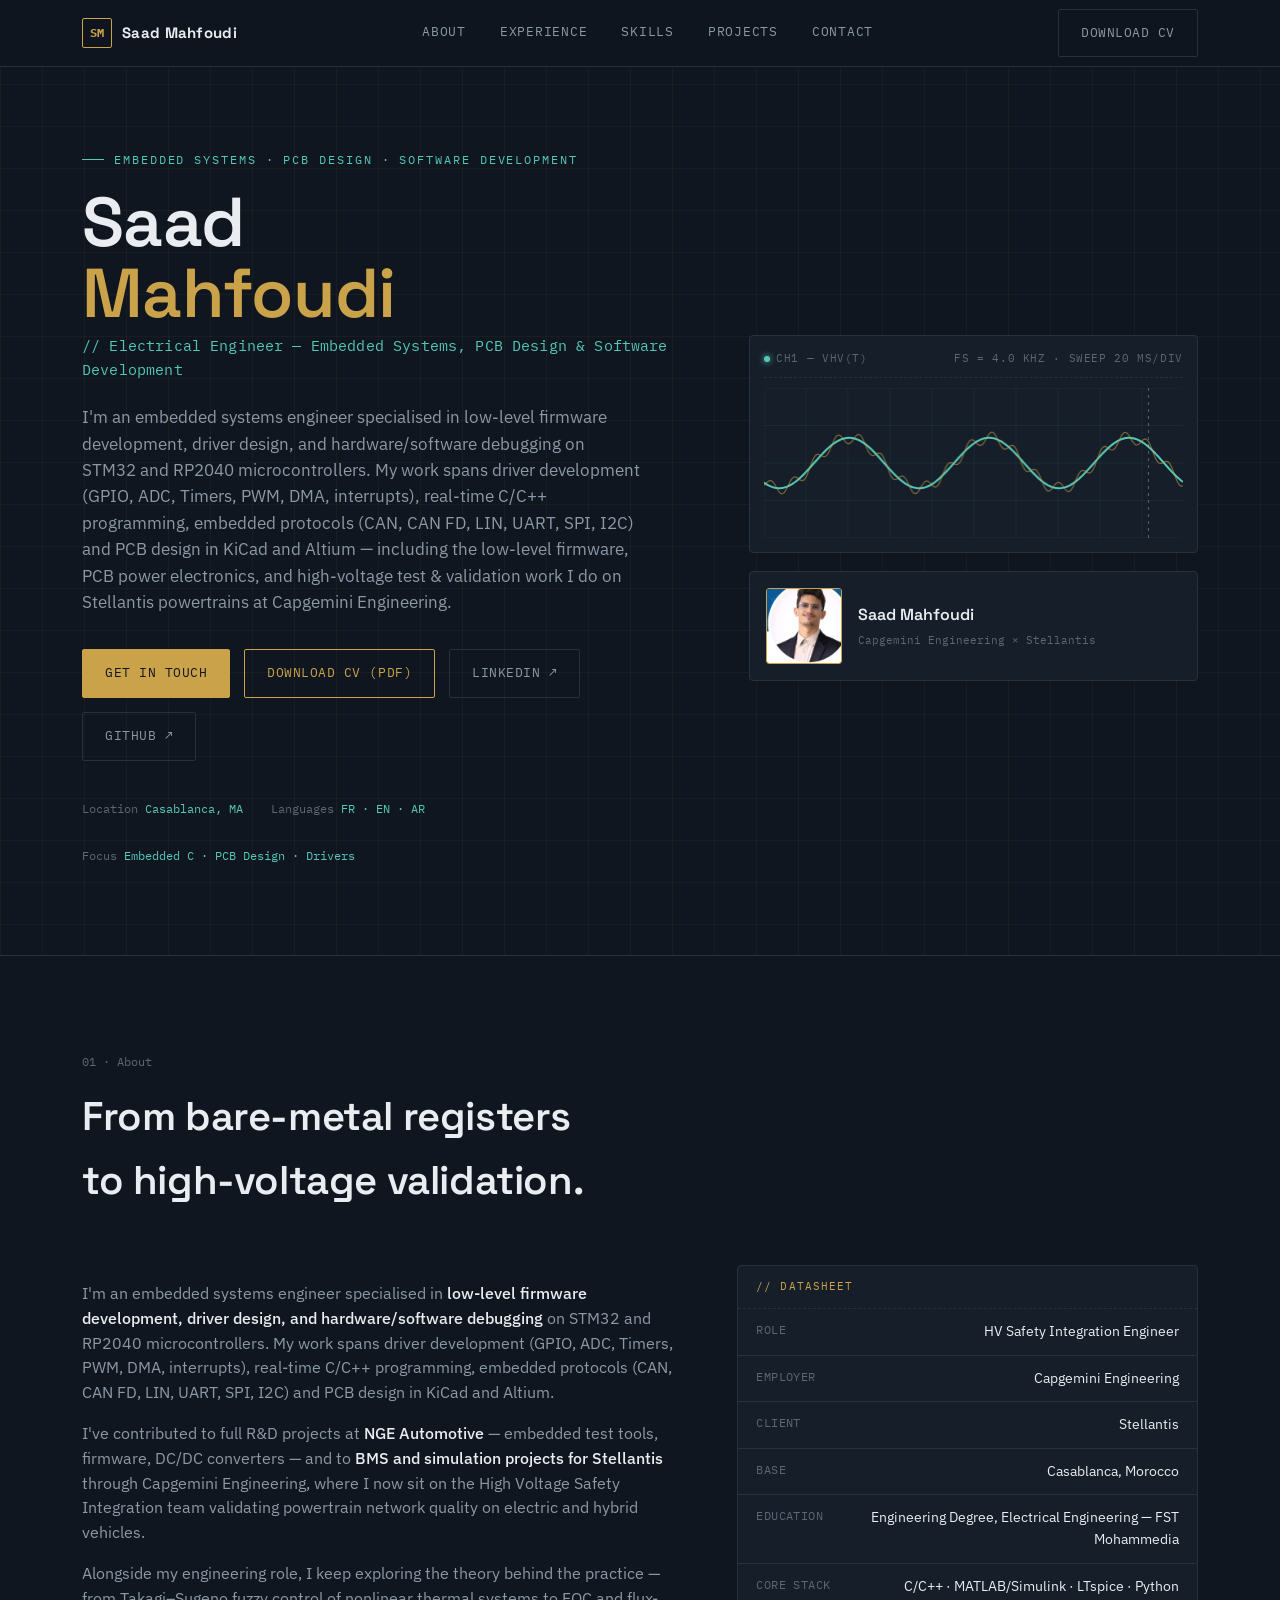
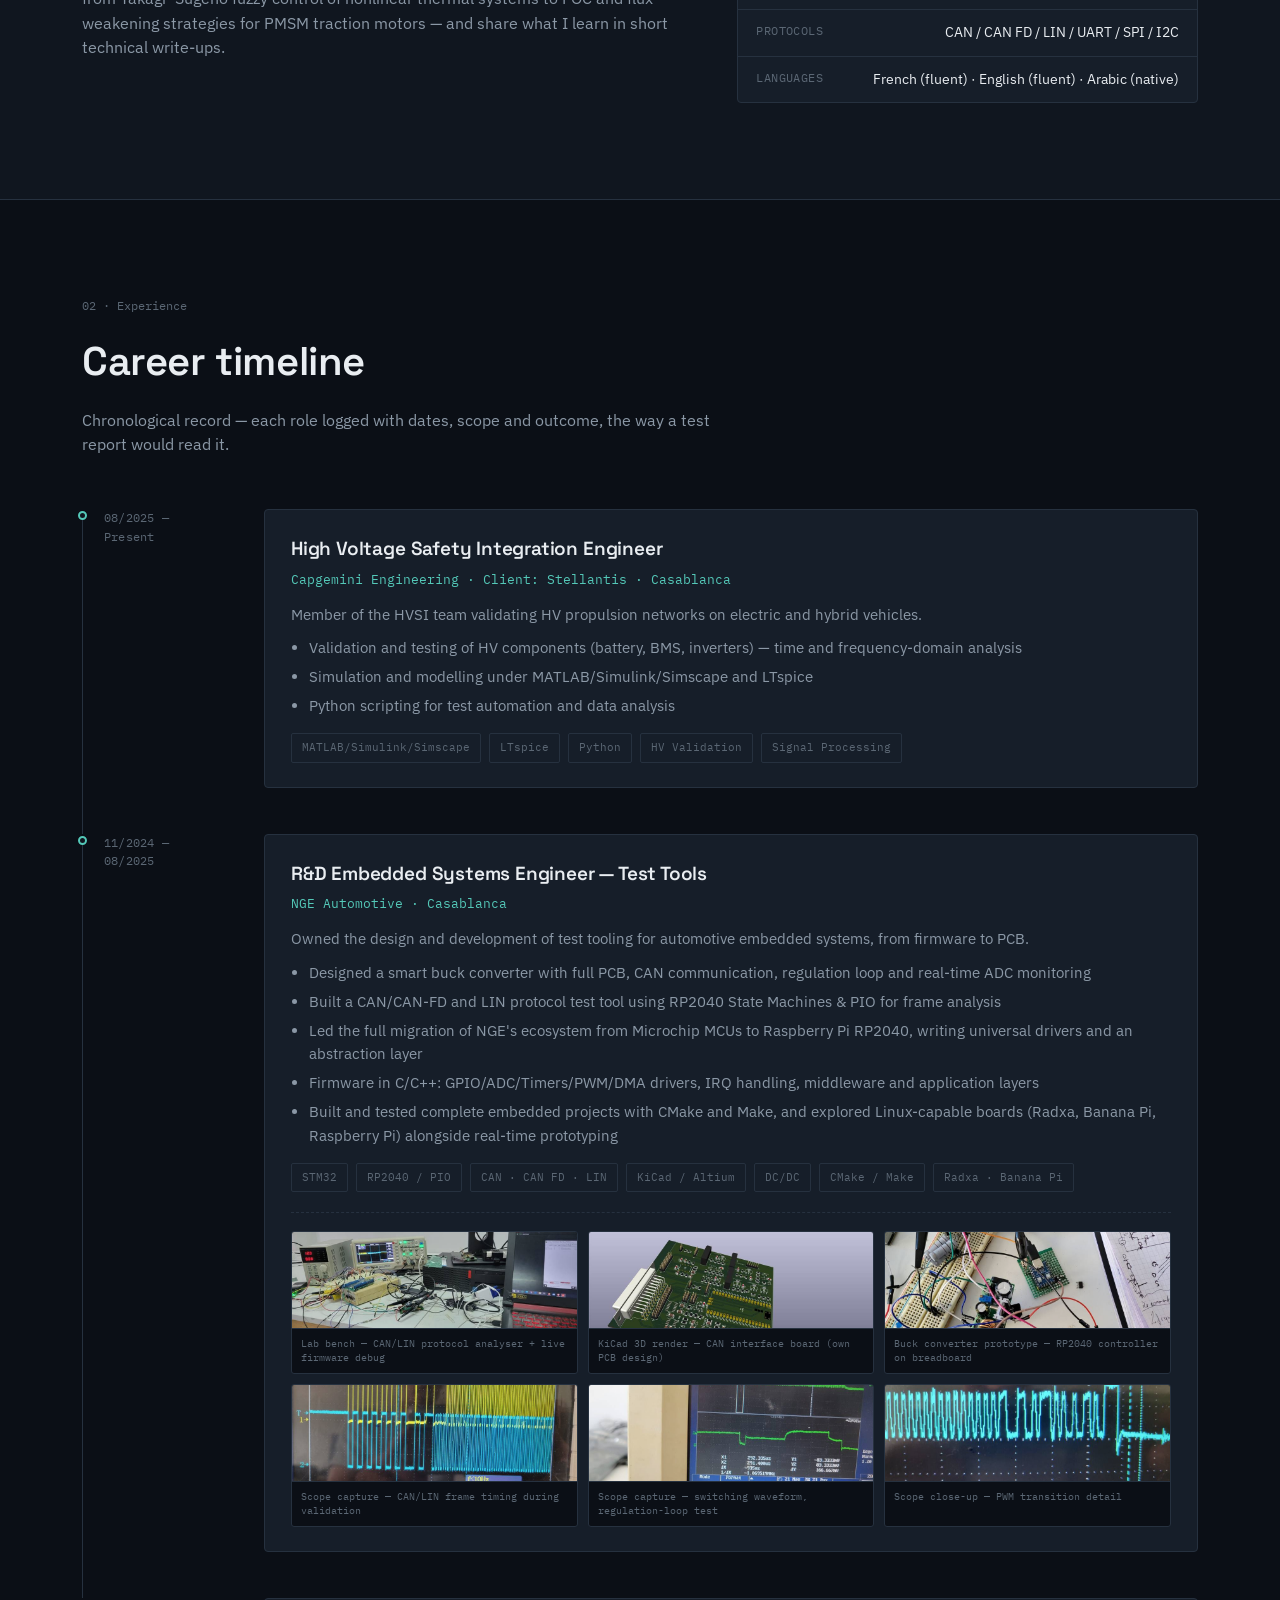
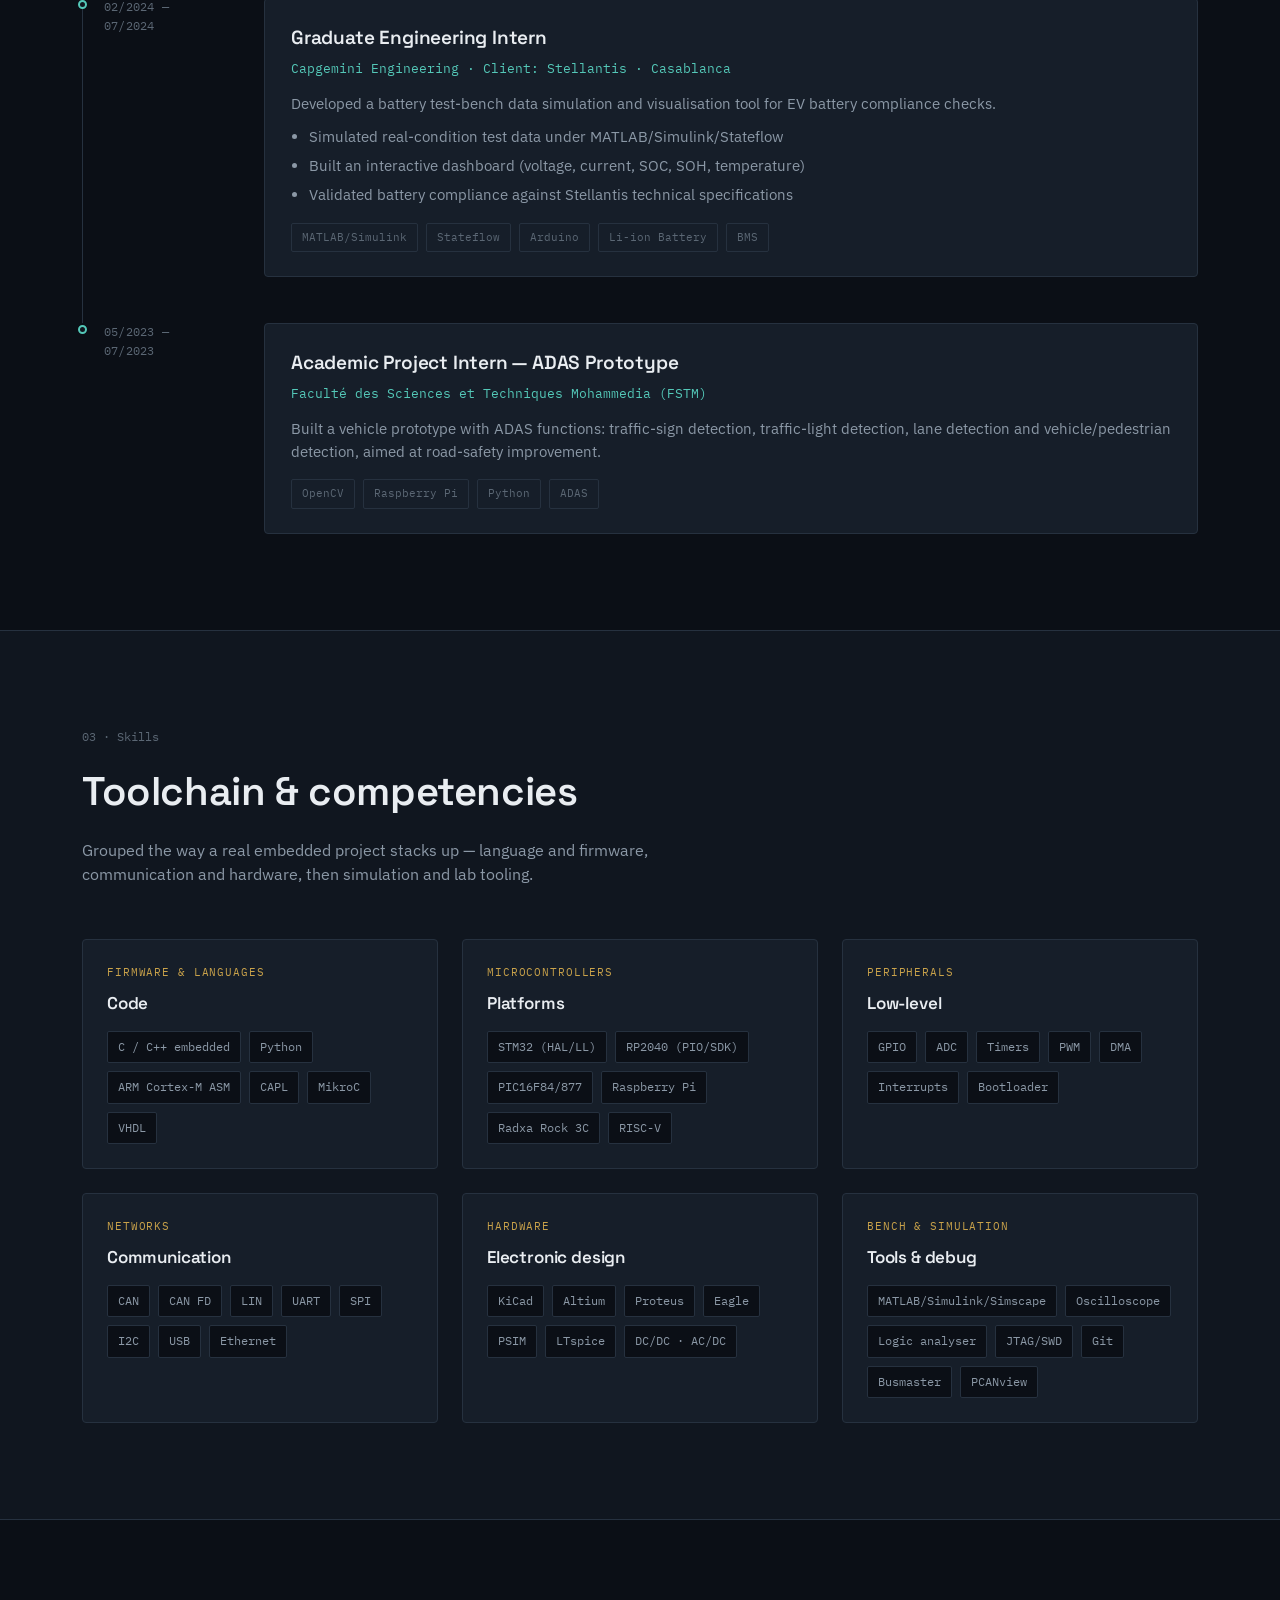
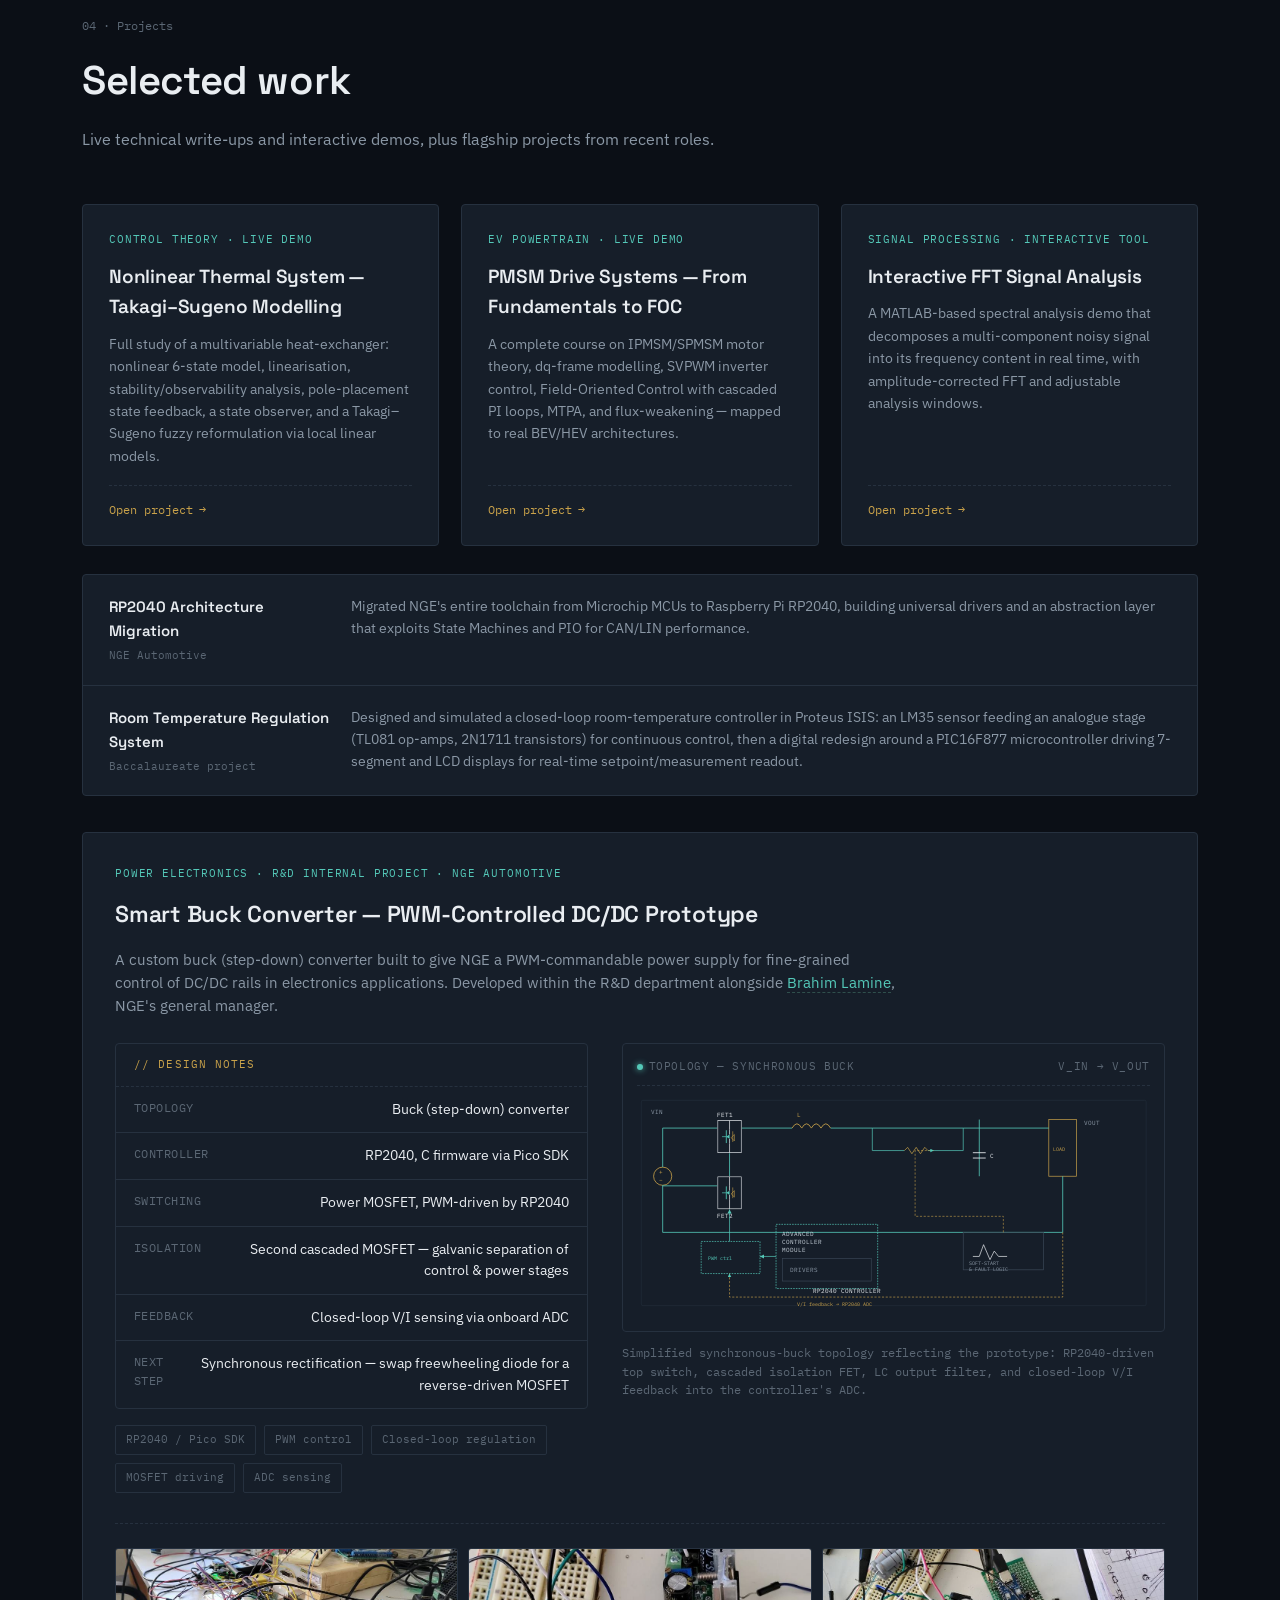
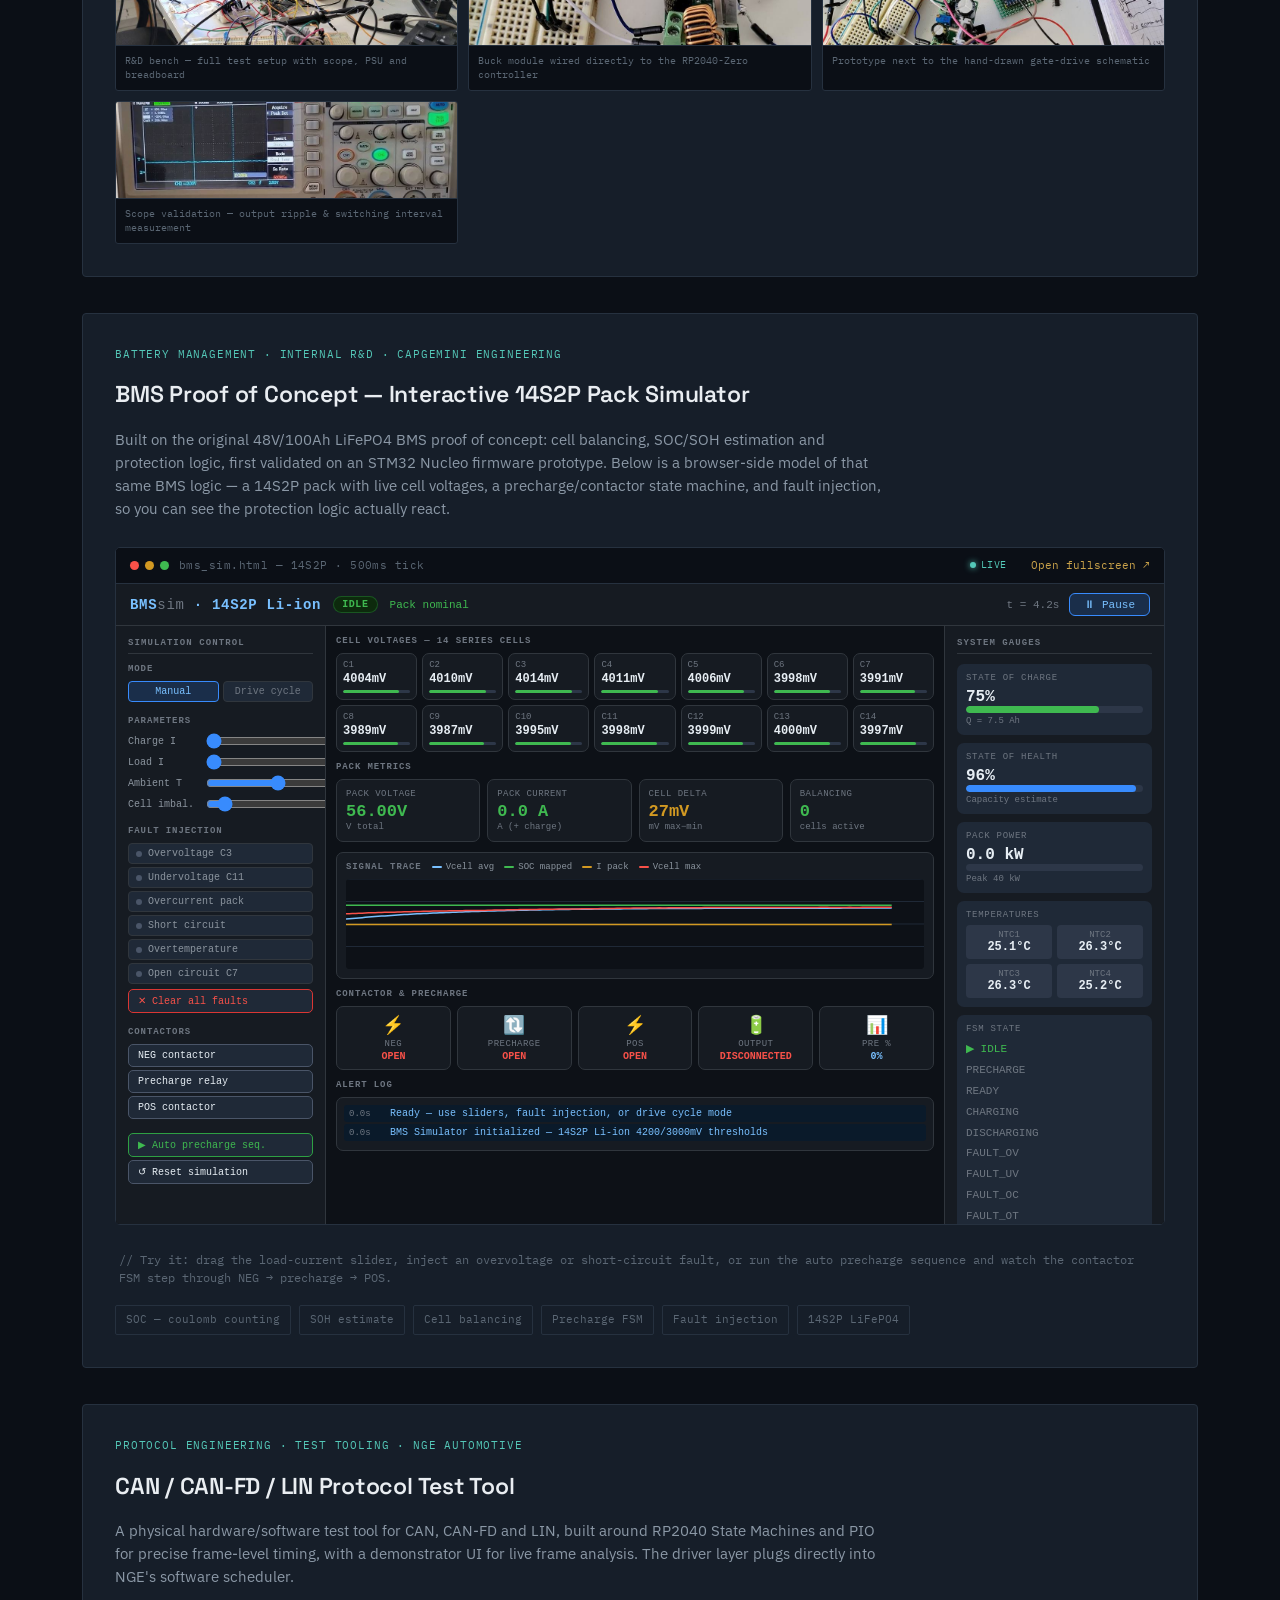
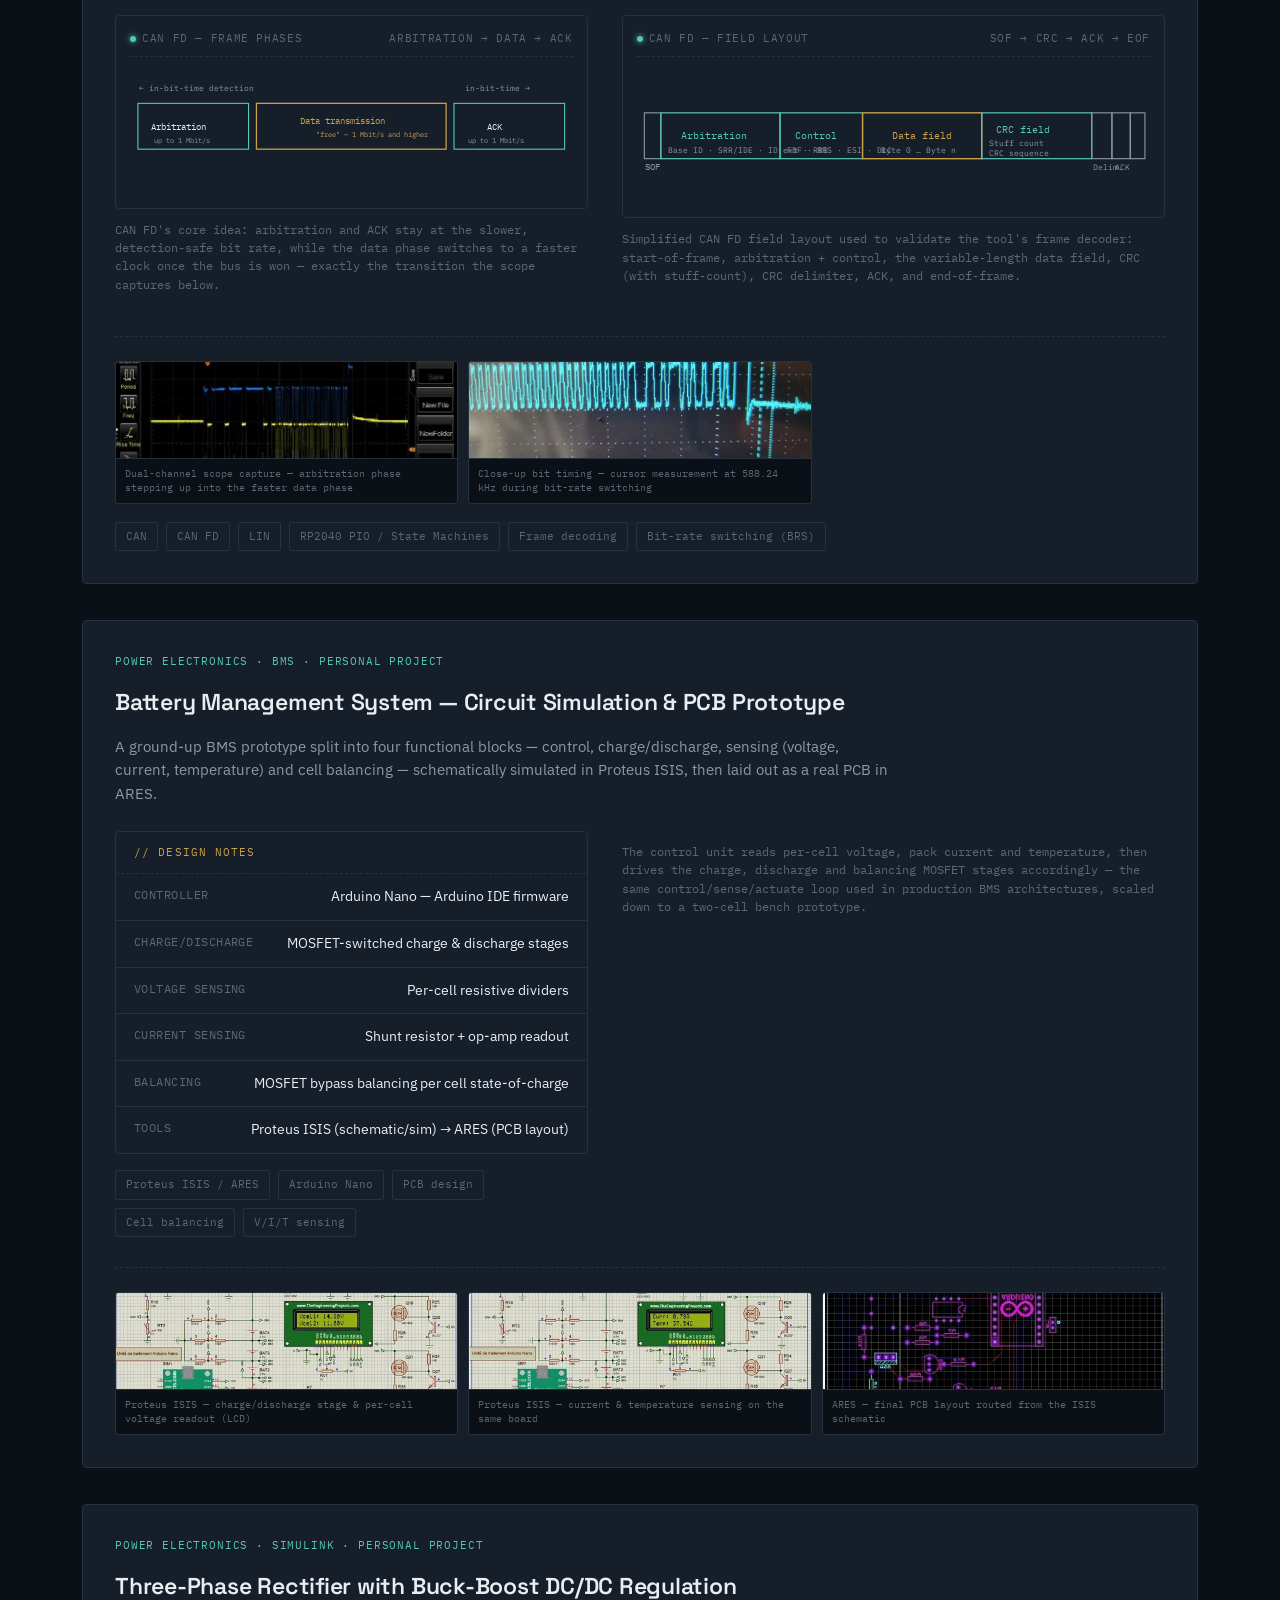
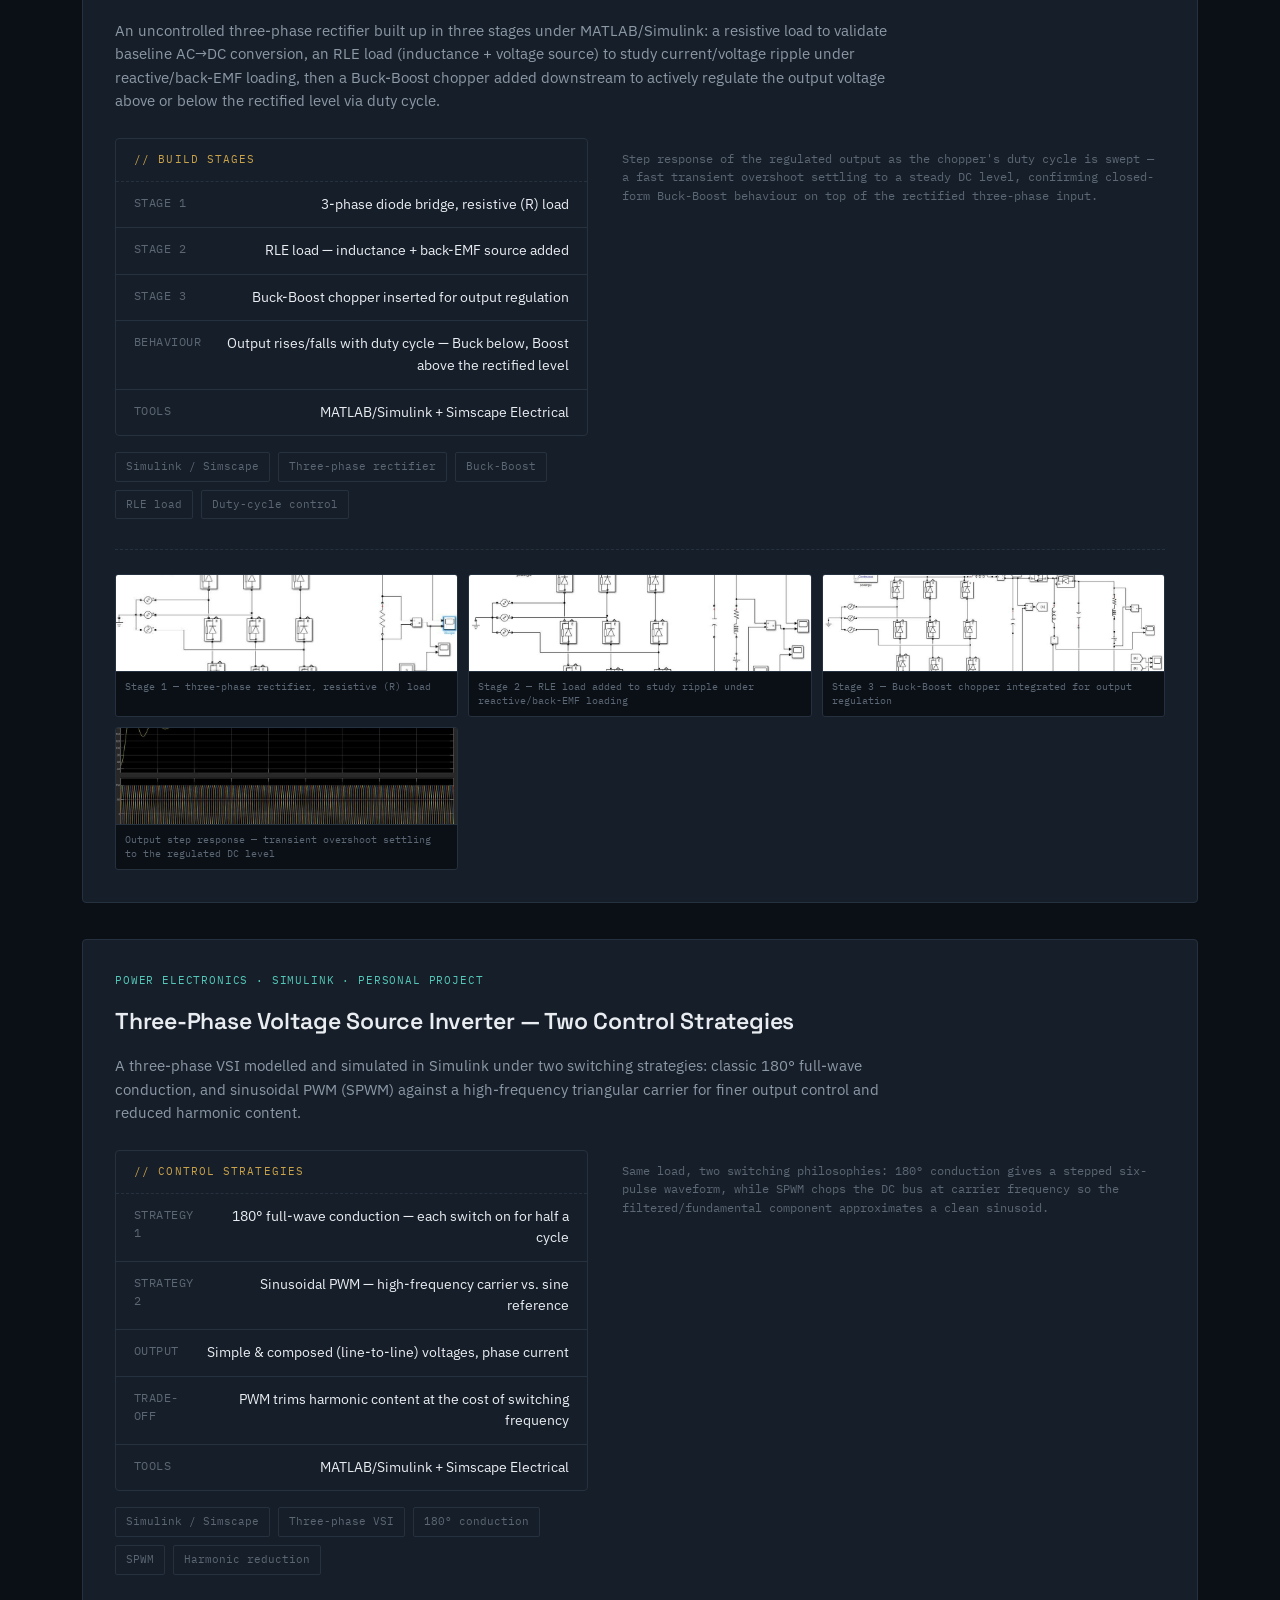
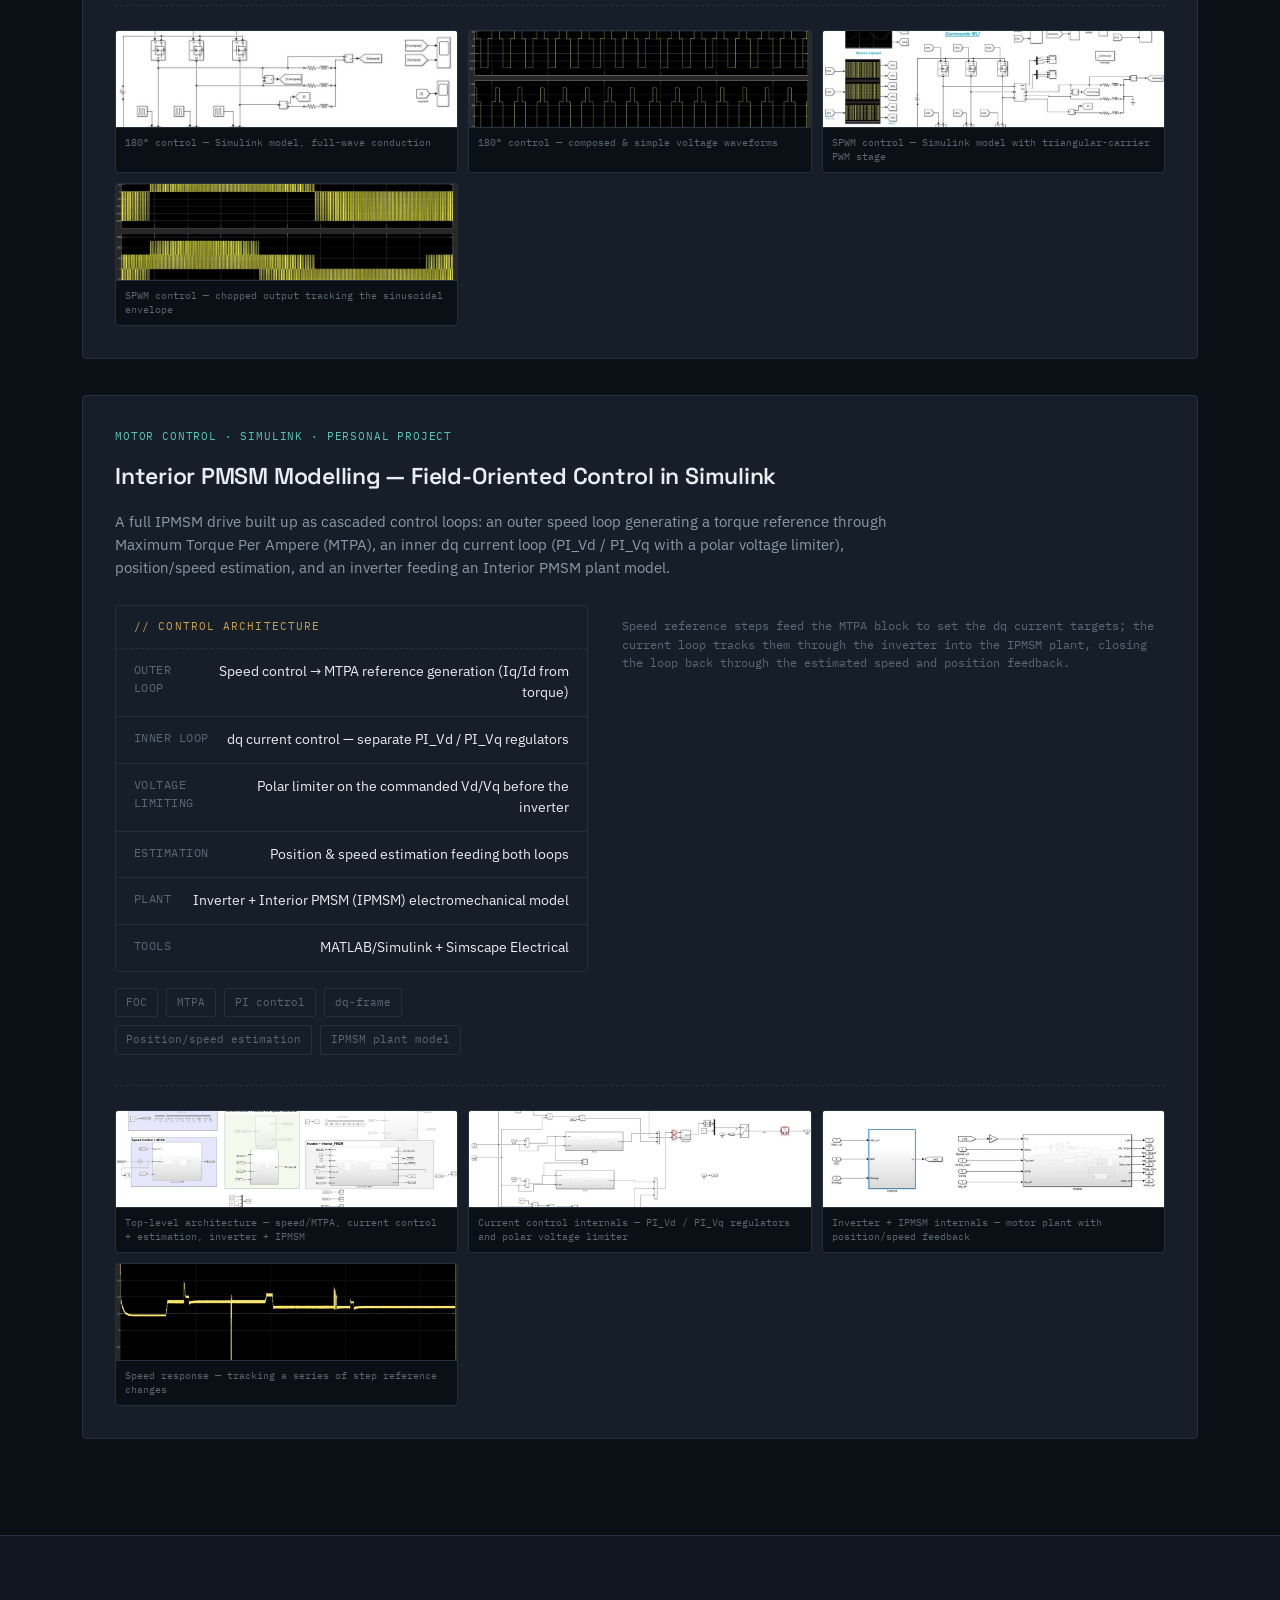
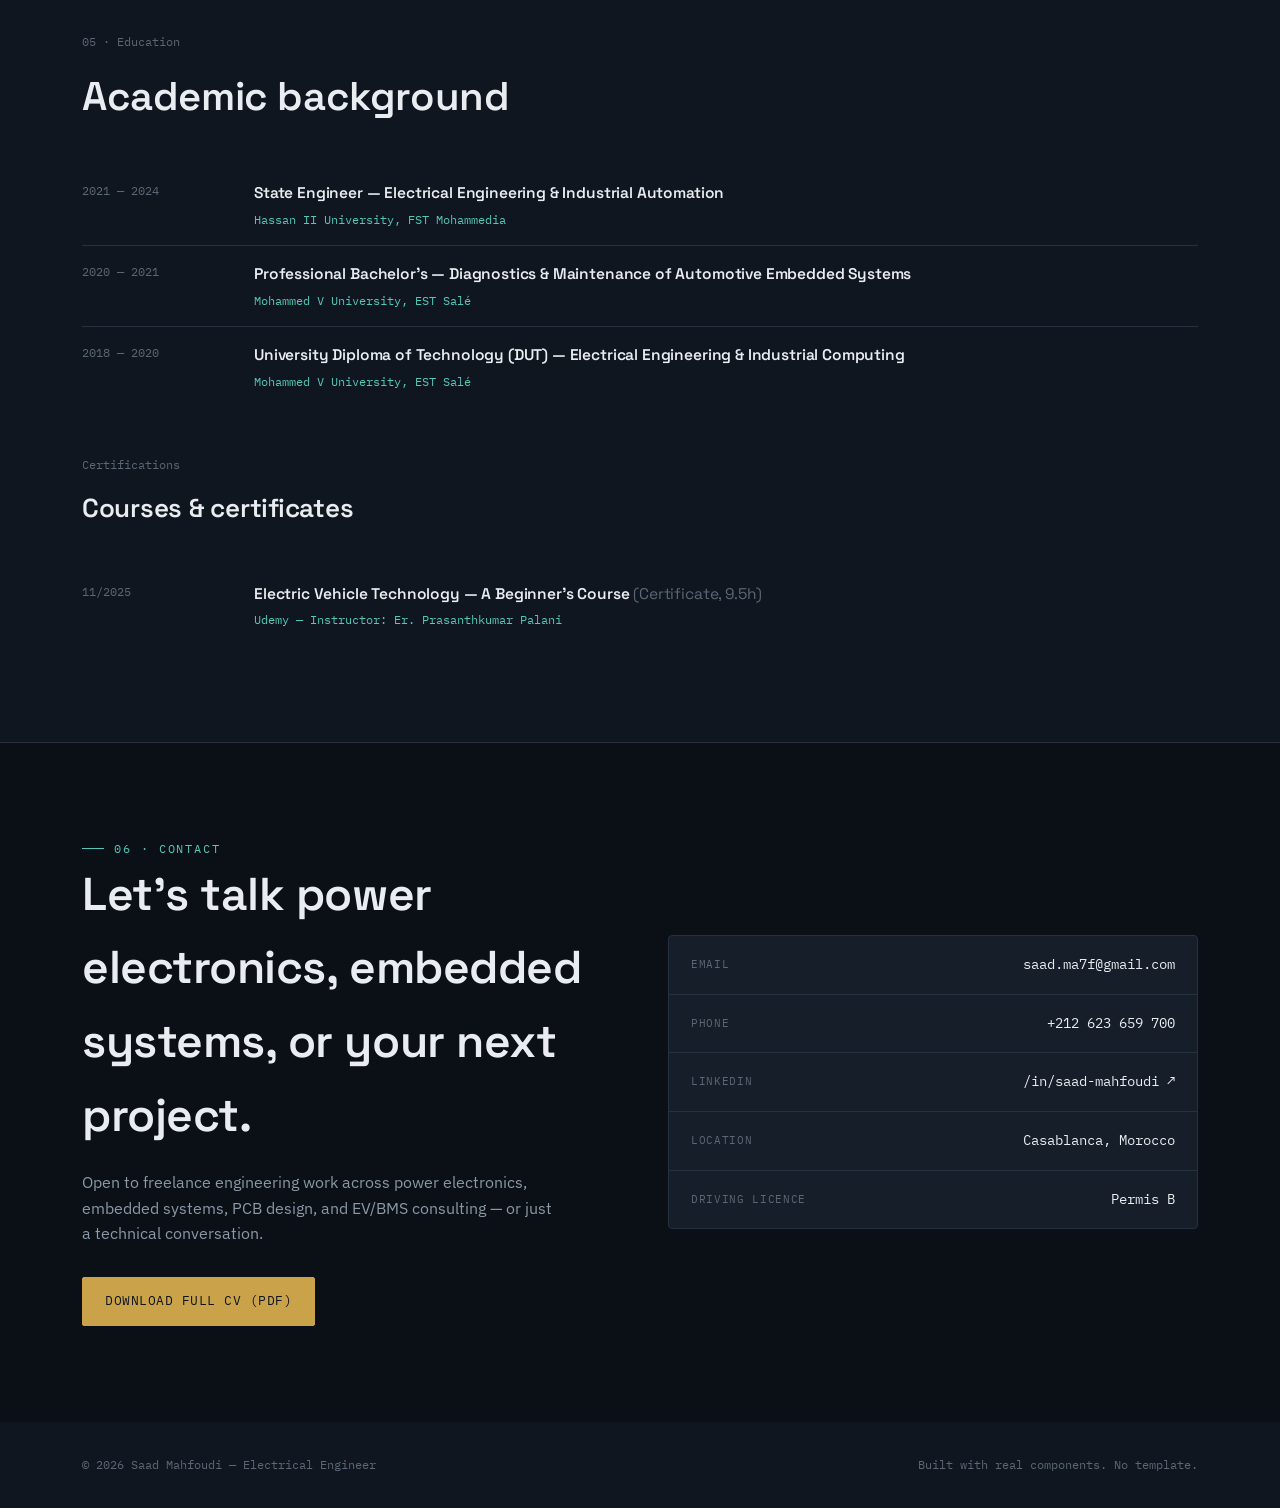
==== index.html @ 9741835d "Add files via upload" ====
<!DOCTYPE html>
<html lang="en">
<head>
<meta charset="UTF-8">
<meta name="viewport" content="width=device-width, initial-scale=1.0">
<title>Saad Mahfoudi — Electrical Engineer | Power Electronics, Controls &amp; Embedded Systems</title>
<link rel="preconnect" href="https://fonts.googleapis.com">
<link rel="preconnect" href="https://fonts.gstatic.com" crossorigin>
<link href="https://fonts.googleapis.com/css2?family=Space+Grotesk:wght@400;500;600;700&family=IBM+Plex+Sans:wght@400;500;600&family=IBM+Plex+Mono:wght@400;500;600&display=swap" rel="stylesheet">
<style>
  :root{
    --bg:#10161f;
    --bg-alt:#0b0f16;
    --panel:#161e29;
    --panel-2:#1b2430;
    --border:#26313f;
    --text:#e9edf1;
    --text-dim:#8b98a6;
    --text-faint:#5b6774;
    --copper:#c9a24a;
    --copper-soft:#9c8149;
    --teal:#54c8b8;
    --teal-dim:#2f4f4c;
    --danger:#c9694a;
    --radius:2px;
    --maxw:1180px;
  }
  *{box-sizing:border-box;}
  html{scroll-behavior:smooth;}
  body{
    margin:0;
    background:var(--bg);
    color:var(--text);
    font-family:'IBM Plex Sans', sans-serif;
    line-height:1.6;
    -webkit-font-smoothing:antialiased;
  }
  ::selection{background:var(--copper);color:#10161f;}
  h1,h2,h3,h4{
    font-family:'Space Grotesk', sans-serif;
    font-weight:600;
    margin:0;
    letter-spacing:-0.01em;
  }
  .mono{font-family:'IBM Plex Mono', monospace;}
  a{color:inherit;text-decoration:none;}
  img{max-width:100%;display:block;}
  .wrap{max-width:var(--maxw);margin:0 auto;padding:0 32px;}
  .grid-bg{
    background-image:
      linear-gradient(rgba(201,162,74,0.05) 1px, transparent 1px),
      linear-gradient(90deg, rgba(201,162,74,0.05) 1px, transparent 1px);
    background-size:42px 42px;
  }
  .eyebrow{
    font-family:'IBM Plex Mono', monospace;
    font-size:12px;
    letter-spacing:0.16em;
    text-transform:uppercase;
    color:var(--teal);
    display:flex;
    align-items:center;
    gap:10px;
  }
  .eyebrow::before{
    content:"";
    width:22px;height:1px;
    background:var(--teal);
    display:inline-block;
  }
  .btn{
    display:inline-flex;
    align-items:center;
    gap:8px;
    padding:13px 22px;
    border:1px solid var(--copper);
    color:var(--copper);
    font-family:'IBM Plex Mono', monospace;
    font-size:13px;
    letter-spacing:0.04em;
    text-transform:uppercase;
    border-radius:var(--radius);
    transition:all .2s ease;
    cursor:pointer;
    background:transparent;
  }
  .btn:hover{background:var(--copper);color:#10161f;}
  .btn.ghost{border-color:var(--border);color:var(--text-dim);}
  .btn.ghost:hover{border-color:var(--text-dim);background:transparent;color:var(--text);}
  .btn.solid{background:var(--copper);color:#10161f;}
  .btn.solid:hover{background:var(--teal);border-color:var(--teal);}

  /* ===== NAV ===== */
  header.nav{
    position:fixed;top:0;left:0;right:0;
    z-index:100;
    background:rgba(16,22,31,0.86);
    backdrop-filter:blur(10px);
    border-bottom:1px solid var(--border);
  }
  .nav-inner{
    max-width:var(--maxw);
    margin:0 auto;
    padding:0 32px;
    height:66px;
    display:flex;
    align-items:center;
    justify-content:space-between;
  }
  .logo{
    display:flex;align-items:center;gap:10px;
    font-family:'Space Grotesk';font-weight:700;font-size:15px;
    letter-spacing:0.02em;
  }
  .logo .mark{
    width:30px;height:30px;
    border:1px solid var(--copper);
    display:flex;align-items:center;justify-content:center;
    color:var(--copper);
    font-family:'IBM Plex Mono';font-size:12px;
    transform:rotate(0deg);
    border-radius:2px;
  }
  nav.links{display:flex;gap:34px;align-items:center;}
  nav.links a{
    font-family:'IBM Plex Mono';font-size:12.5px;
    letter-spacing:0.06em;text-transform:uppercase;
    color:var(--text-dim);
    position:relative;
    padding-bottom:4px;
  }
  nav.links a::after{
    content:"";position:absolute;left:0;bottom:0;width:0;height:1px;
    background:var(--teal);transition:width .25s ease;
  }
  nav.links a:hover{color:var(--text);}
  nav.links a:hover::after{width:100%;}
  .nav-cta{display:flex;gap:10px;align-items:center;}
  .burger{display:none;background:none;border:none;color:var(--text);font-size:22px;cursor:pointer;}

  /* ===== HERO ===== */
  .hero{
    position:relative;
    padding:150px 0 90px;
    overflow:hidden;
    border-bottom:1px solid var(--border);
  }
  .hero-grid{
    display:grid;
    grid-template-columns:1.15fr 0.85fr;
    gap:60px;
    align-items:center;
    position:relative;
    z-index:2;
  }
  .hero h1{
    font-size:clamp(40px,5.4vw,72px);
    line-height:1.02;
    margin:18px 0 6px;
  }
  .hero h1 .last{color:var(--copper);}
  .role-line{
    font-family:'IBM Plex Mono';
    font-size:15px;
    color:var(--teal);
    margin-bottom:22px;
    letter-spacing:0.01em;
  }
  .hero p.lead{
    color:var(--text-dim);
    font-size:16.5px;
    max-width:560px;
    margin-bottom:34px;
  }
  .hero-actions{display:flex;gap:14px;flex-wrap:wrap;margin-bottom:38px;}
  .hero-meta{
    display:flex;gap:28px;flex-wrap:wrap;
    font-family:'IBM Plex Mono';font-size:12px;color:var(--text-faint);
  }
  .hero-meta span{color:var(--teal);}

  .scope-wrap{position:relative;}
  .scope-frame{
    border:1px solid var(--border);
    background:var(--panel);
    border-radius:4px;
    padding:14px;
  }
  .scope-frame .scope-head{
    display:flex;justify-content:space-between;align-items:center;
    font-family:'IBM Plex Mono';font-size:10.5px;color:var(--text-faint);
    padding-bottom:10px;margin-bottom:10px;border-bottom:1px dashed var(--border);
    letter-spacing:0.06em;text-transform:uppercase;
  }
  .scope-head .dot{width:6px;height:6px;border-radius:50%;background:var(--teal);display:inline-block;margin-right:6px;box-shadow:0 0 6px var(--teal);}
  canvas#scope{width:100%;height:150px;display:block;border-radius:2px;}

  .photo-card{
    position:relative;
    margin-top:18px;
    display:flex;
    gap:16px;
    align-items:center;
    border:1px solid var(--border);
    background:var(--panel);
    padding:16px;
    border-radius:4px;
  }
  .photo-card img{
    width:76px;height:76px;object-fit:cover;
    border:1px solid var(--copper);
    border-radius:3px;
  }
  .photo-card .pc-name{font-family:'Space Grotesk';font-weight:600;font-size:16px;}
  .photo-card .pc-role{font-family:'IBM Plex Mono';font-size:11px;color:var(--text-faint);margin-top:4px;}

  /* section frame */
  section{padding:96px 0;border-bottom:1px solid var(--border);position:relative;}
  section.alt{background:var(--bg-alt);}
  .sec-head{margin-bottom:52px;max-width:640px;}
  .sec-head h2{font-size:clamp(28px,3.4vw,40px);margin-top:14px;}
  .sec-head p{color:var(--text-dim);margin-top:14px;font-size:15.5px;}
  .tag-num{font-family:'IBM Plex Mono';font-size:12px;color:var(--text-faint);}

  /* ===== ABOUT ===== */
  .about-grid{display:grid;grid-template-columns:1.3fr 1fr;gap:56px;align-items:start;}
  .about-grid p{color:var(--text-dim);margin-bottom:16px;font-size:15.5px;}
  .about-grid p strong{color:var(--text);font-weight:500;}
  .spec-sheet{
    border:1px solid var(--border);
    background:var(--panel);
    border-radius:4px;
    overflow:hidden;
  }
  .spec-sheet .sh{
    padding:12px 18px;
    font-family:'IBM Plex Mono';font-size:11px;letter-spacing:0.1em;text-transform:uppercase;
    color:var(--copper);
    border-bottom:1px dashed var(--border);
  }
  .spec-row{
    display:flex;justify-content:space-between;gap:12px;
    padding:12px 18px;
    border-bottom:1px solid var(--border);
    font-size:13.5px;
  }
  .spec-row:last-child{border-bottom:none;}
  .spec-row .k{color:var(--text-faint);font-family:'IBM Plex Mono';font-size:11.5px;text-transform:uppercase;letter-spacing:0.04em;}
  .spec-row .v{color:var(--text);text-align:right;}

  /* ===== EXPERIENCE TIMELINE ===== */
  .timeline{position:relative;padding-left:0;}
  .tl-item{
    display:grid;
    grid-template-columns:150px 1fr;
    gap:32px;
    padding:0 0 46px 0;
    position:relative;
  }
  .tl-item:last-child{padding-bottom:0;}
  .tl-rail{position:relative;}
  .tl-rail::before{
    content:"";position:absolute;left:0;top:6px;bottom:-46px;width:1px;background:var(--border);
  }
  .tl-item:last-child .tl-rail::before{display:none;}
  .tl-dot{
    width:9px;height:9px;border-radius:50%;
    background:var(--bg);border:2px solid var(--teal);
    position:absolute;left:-4.5px;top:2px;
  }
  .tl-date{
    font-family:'IBM Plex Mono';font-size:11.5px;color:var(--text-faint);
    padding-left:22px;letter-spacing:0.02em;
  }
  .tl-body{background:var(--panel);border:1px solid var(--border);border-radius:4px;padding:24px 26px;}
  .tl-body h3{font-size:19px;margin-bottom:4px;}
  .tl-body .co{font-family:'IBM Plex Mono';font-size:12.5px;color:var(--teal);margin-bottom:14px;}
  .tl-body p{color:var(--text-dim);font-size:14.5px;margin:0 0 10px;}
  .tl-body ul{margin:10px 0 0;padding-left:18px;color:var(--text-dim);font-size:14.5px;}
  .tl-body li{margin-bottom:6px;}
  .evidence-grid{
    display:grid;
    grid-template-columns:repeat(3,1fr);
    gap:10px;
    margin-top:20px;
    padding-top:18px;
    border-top:1px dashed var(--border);
  }
  .ev-shot{
    position:relative;
    display:block;
    border:1px solid var(--border);
    border-radius:3px;
    overflow:hidden;
    background:var(--bg-alt);
  }
  .ev-shot img{
    width:100%;height:96px;object-fit:cover;
    display:block;
    filter:saturate(0.92);
    transition:transform .3s ease, filter .3s ease;
  }
  .ev-shot:hover img{transform:scale(1.06);filter:saturate(1.1);}
  .ev-cap{
    display:block;
    font-family:'IBM Plex Mono';font-size:10px;line-height:1.4;
    color:var(--text-faint);
    padding:8px 9px;
    border-top:1px solid var(--border);
  }
  .ev-shot:hover .ev-cap{color:var(--teal);}
  @media (max-width:640px){
    .evidence-grid{grid-template-columns:1fr 1fr;}
  }

  .chips{display:flex;flex-wrap:wrap;gap:8px;margin-top:16px;}
  .chip{
    font-family:'IBM Plex Mono';font-size:11px;
    border:1px solid var(--border);color:var(--text-faint);
    padding:5px 10px;border-radius:2px;
  }

  /* ===== SKILLS ===== */
  .skill-groups{display:grid;grid-template-columns:repeat(3,1fr);gap:24px;}
  .skill-card{border:1px solid var(--border);background:var(--panel);border-radius:4px;padding:24px;}
  .skill-card .layer-idx{font-family:'IBM Plex Mono';font-size:11px;color:var(--copper);letter-spacing:0.08em;text-transform:uppercase;margin-bottom:8px;}
  .skill-card h4{font-size:17px;margin-bottom:14px;}
  .skill-tags{display:flex;flex-wrap:wrap;gap:8px;}
  .skill-tags span{
    font-family:'IBM Plex Mono';font-size:11.5px;
    background:var(--bg-alt);border:1px solid var(--border);
    padding:6px 10px;border-radius:2px;color:var(--text-dim);
  }

  /* ===== PROJECTS ===== */
  .proj-grid{display:grid;grid-template-columns:repeat(3,1fr);gap:22px;}
  .proj-card{
    border:1px solid var(--border);background:var(--panel);
    border-radius:4px;padding:26px;
    display:flex;flex-direction:column;height:100%;
    transition:border-color .2s ease, transform .2s ease;
  }
  .proj-card.live:hover{border-color:var(--teal);transform:translateY(-3px);}
  .proj-tag{font-family:'IBM Plex Mono';font-size:10.5px;letter-spacing:0.08em;text-transform:uppercase;color:var(--teal);margin-bottom:14px;}
  .proj-card h3{font-size:19px;margin-bottom:10px;}
  .proj-card p{color:var(--text-dim);font-size:14px;margin:0 0 18px;flex-grow:1;}
  .proj-link{
    font-family:'IBM Plex Mono';font-size:12px;color:var(--copper);
    display:inline-flex;align-items:center;gap:6px;
    padding-top:14px;border-top:1px dashed var(--border);margin-top:auto;
  }
  .proj-link .arrow{transition:transform .2s ease;}
  .proj-card.live:hover .arrow{transform:translateX(4px);}

  .sim-window{
    margin-top:26px;
    border:1px solid var(--border);
    border-radius:5px;
    overflow:hidden;
    background:#0d1117;
  }
  .sim-titlebar{
    display:flex;align-items:center;gap:10px;
    padding:9px 14px;
    background:var(--bg-alt);
    border-bottom:1px solid var(--border);
  }
  .sim-dots{display:flex;gap:6px;}
  .sim-dots span{width:9px;height:9px;border-radius:50%;background:var(--border);display:inline-block;}
  .sim-dots span:nth-child(1){background:#f85149;}
  .sim-dots span:nth-child(2){background:#d29922;}
  .sim-dots span:nth-child(3){background:#3fb950;}
  .sim-titletext{
    font-family:'IBM Plex Mono';font-size:11px;color:var(--text-faint);
    letter-spacing:0.04em;
  }
  .sim-live{
    display:inline-flex;align-items:center;gap:5px;
    font-family:'IBM Plex Mono';font-size:10px;color:var(--teal);
    letter-spacing:0.06em;text-transform:uppercase;
    margin-left:auto;
  }
  .sim-live .dotpulse{
    width:6px;height:6px;border-radius:50%;background:var(--teal);
    box-shadow:0 0 6px var(--teal);
    animation:pulse 1.6s ease-in-out infinite;
  }
  @keyframes pulse{0%,100%{opacity:1;}50%{opacity:0.3;}}
  .sim-open{
    font-family:'IBM Plex Mono';font-size:10.5px;color:var(--copper);
    margin-left:14px;white-space:nowrap;
  }
  .sim-open:hover{color:var(--teal);}
  .sim-frame-wrap{position:relative;width:100%;}
  .sim-frame-wrap iframe{
    width:100%;
    height:640px;
    border:none;
    display:block;
    background:#0d1117;
  }
  .sim-caption{
    font-family:'IBM Plex Mono';font-size:11.5px;color:var(--text-faint);
    padding:14px 4px 0;line-height:1.6;
  }
  @media (max-width:640px){
    .sim-frame-wrap iframe{height:520px;}
  }
  @media (prefers-reduced-motion: reduce){
    .sim-live .dotpulse{animation:none;}
  }

  .feature-project{
    margin-top:36px;
    border:1px solid var(--border);
    border-radius:4px;
    background:var(--panel);
    padding:32px;
  }
  .fp-head{max-width:780px;margin-bottom:26px;}
  .fp-head h3{font-size:23px;margin:10px 0 12px;}
  .fp-head p{color:var(--text-dim);font-size:14.5px;}
  .inline-link{color:var(--teal);border-bottom:1px dashed var(--teal-dim);}
  .inline-link:hover{color:var(--copper);}
  .fp-body{display:grid;grid-template-columns:1fr 1.15fr;gap:34px;align-items:start;}
  .fp-diagram-cap{font-family:'IBM Plex Mono';font-size:11.5px;color:var(--text-faint);margin-top:12px;line-height:1.6;}
  .fp-gallery{margin-top:30px;padding-top:24px;}

  .more-work{margin-top:28px;border:1px solid var(--border);border-radius:4px;background:var(--panel);}
  .mw-row{
    display:grid;grid-template-columns:220px 1fr;gap:22px;
    padding:20px 26px;border-bottom:1px solid var(--border);
  }
  .mw-row:last-child{border-bottom:none;}
  .mw-row .mw-title{font-family:'Space Grotesk';font-weight:600;font-size:15px;}
  .mw-row .mw-co{font-family:'IBM Plex Mono';font-size:11px;color:var(--text-faint);margin-top:4px;}
  .mw-row p{color:var(--text-dim);font-size:13.8px;margin:0;}

  /* ===== EDUCATION ===== */
  .edu-list{display:grid;gap:16px;}
  .edu-item{
    display:grid;grid-template-columns:150px 1fr;gap:22px;
    border-bottom:1px solid var(--border);padding-bottom:16px;
  }
  .edu-item:last-child{border:none;}
  .edu-item .yr{font-family:'IBM Plex Mono';font-size:12px;color:var(--text-faint);}
  .edu-item h4{font-size:15.5px;margin-bottom:4px;}
  .edu-item .school{font-family:'IBM Plex Mono';font-size:12px;color:var(--teal);}

  /* ===== CONTACT ===== */
  .contact-grid{display:grid;grid-template-columns:1fr 1fr;gap:56px;align-items:center;}
  .contact-grid h2{font-size:clamp(30px,4vw,46px);margin-bottom:18px;}
  .contact-grid p{color:var(--text-dim);font-size:16px;max-width:480px;margin-bottom:30px;}
  .contact-list{display:grid;gap:0;border:1px solid var(--border);border-radius:4px;overflow:hidden;background:var(--panel);}
  .contact-list a, .contact-list div.crow{
    display:flex;justify-content:space-between;align-items:center;
    padding:18px 22px;border-bottom:1px solid var(--border);
    font-family:'IBM Plex Mono';font-size:13.5px;
  }
  .contact-list a:last-child, .contact-list div.crow:last-child{border-bottom:none;}
  .contact-list .k{color:var(--text-faint);text-transform:uppercase;letter-spacing:0.06em;font-size:11px;}
  .contact-list a:hover{background:var(--bg-alt);color:var(--teal);}

  footer{padding:34px 0;}
  .footer-inner{
    display:flex;justify-content:space-between;align-items:center;flex-wrap:wrap;gap:12px;
    font-family:'IBM Plex Mono';font-size:11.5px;color:var(--text-faint);
  }

  .reveal{opacity:0;transform:translateY(18px);transition:opacity .6s ease, transform .6s ease;}
  .reveal.show{opacity:1;transform:translateY(0);}

  @media (max-width:900px){
    .hero-grid{grid-template-columns:1fr;}
    .about-grid{grid-template-columns:1fr;}
    .skill-groups{grid-template-columns:1fr 1fr;}
    .proj-grid{grid-template-columns:1fr 1fr;}
    .contact-grid{grid-template-columns:1fr;}
    nav.links{display:none;}
    .burger{display:block;}
  }
  @media (max-width:640px){
    .wrap{padding:0 20px;}
    .skill-groups{grid-template-columns:1fr;}
    .proj-grid{grid-template-columns:1fr;}
    .tl-item{grid-template-columns:1fr;}
    .tl-rail{display:none;}
    .edu-item{grid-template-columns:1fr;}
    .mw-row{grid-template-columns:1fr;}
    .fp-body{grid-template-columns:1fr;}
    .feature-project{padding:22px;}
    .hero{padding-top:120px;}
  }
  @media (prefers-reduced-motion: reduce){
    html{scroll-behavior:auto;}
    .reveal{transition:none;opacity:1;transform:none;}
  }
</style>
</head>
<body>

<header class="nav">
  <div class="nav-inner">
    <div class="logo"><span class="mark">SM</span> Saad Mahfoudi</div>
    <nav class="links">
      <a href="#about">About</a>
      <a href="#experience">Experience</a>
      <a href="#skills">Skills</a>
      <a href="#projects">Projects</a>
      <a href="#contact">Contact</a>
    </nav>
    <div class="nav-cta">
      <a class="btn ghost" href="#cv" id="cvBtnNav">Download CV</a>
    </div>
  </div>
</header>

<section class="hero grid-bg">
  <div class="wrap hero-grid">
    <div>
      <div class="eyebrow">Embedded Systems · PCB Design · Software Development</div>
      <h1>Saad<br><span class="last">Mahfoudi</span></h1>
      <div class="role-line">// Electrical Engineer — Embedded Systems, PCB Design &amp; Software Development</div>
      <p class="lead">I'm an embedded systems engineer specialised in low-level firmware development, driver design, and hardware/software debugging on STM32 and RP2040 microcontrollers. My work spans driver development (GPIO, ADC, Timers, PWM, DMA, interrupts), real-time C/C++ programming, embedded protocols (CAN, CAN&nbsp;FD, LIN, UART, SPI, I2C) and PCB design in KiCad and Altium — including the low-level firmware, PCB power electronics, and high-voltage test &amp; validation work I do on Stellantis powertrains at Capgemini Engineering.</p>
      <div class="hero-actions">
        <a href="#contact" class="btn solid">Get in touch</a>
        <a id="cvBtnHero" href="#" class="btn">Download CV (PDF)</a>
        <a href="https://www.linkedin.com/in/saad-mahfoudi/" target="_blank" rel="noopener" class="btn ghost">LinkedIn ↗</a>
        <a id="githubBtnHero" href="#" target="_blank" rel="noopener" class="btn ghost">GitHub ↗</a>
      </div>
      <div class="hero-meta">
        <div>Location <span>Casablanca, MA</span></div>
        <div>Languages <span>FR · EN · AR</span></div>
        <div>Focus <span>Embedded C · PCB Design · Drivers</span></div>
      </div>
    </div>
    <div>
      <div class="scope-wrap">
        <div class="scope-frame">
          <div class="scope-head"><span><span class="dot"></span>CH1 — Vhv(t)</span><span>fs = 4.0 kHz · sweep 20 ms/div</span></div>
          <canvas id="scope"></canvas>
        </div>
        <div class="photo-card">
          <img src="[data-uri]" alt="Portrait of Saad Mahfoudi">
          <div>
            <div class="pc-name">Saad Mahfoudi</div>
            <div class="pc-role">Capgemini Engineering × Stellantis</div>
          </div>
        </div>
      </div>
    </div>
  </div>
</section>

<section id="about">
  <div class="wrap">
    <div class="sec-head reveal">
      <div class="tag-num">01 · About</div>
      <h2>From bare-metal registers<br>to high-voltage validation.</h2>
    </div>
    <div class="about-grid">
      <div class="reveal">
        <p>I'm an embedded systems engineer specialised in <strong>low-level firmware development, driver design, and hardware/software debugging</strong> on STM32 and RP2040 microcontrollers. My work spans driver development (GPIO, ADC, Timers, PWM, DMA, interrupts), real-time C/C++ programming, embedded protocols (CAN, CAN&nbsp;FD, LIN, UART, SPI, I2C) and PCB design in KiCad and Altium.</p>
        <p>I've contributed to full R&amp;D projects at <strong>NGE Automotive</strong> — embedded test tools, firmware, DC/DC converters — and to <strong>BMS and simulation projects for Stellantis</strong> through Capgemini Engineering, where I now sit on the High Voltage Safety Integration team validating powertrain network quality on electric and hybrid vehicles.</p>
        <p>Alongside my engineering role, I keep exploring the theory behind the practice — from Takagi–Sugeno fuzzy control of nonlinear thermal systems to FOC and flux-weakening strategies for PMSM traction motors — and share what I learn in short technical write-ups.</p>
      </div>
      <div class="spec-sheet reveal">
        <div class="sh">// Datasheet</div>
        <div class="spec-row"><div class="k">Role</div><div class="v">HV Safety Integration Engineer</div></div>
        <div class="spec-row"><div class="k">Employer</div><div class="v">Capgemini Engineering</div></div>
        <div class="spec-row"><div class="k">Client</div><div class="v">Stellantis</div></div>
        <div class="spec-row"><div class="k">Base</div><div class="v">Casablanca, Morocco</div></div>
        <div class="spec-row"><div class="k">Education</div><div class="v">Engineering Degree, Electrical Engineering — FST Mohammedia</div></div>
        <div class="spec-row"><div class="k">Core stack</div><div class="v">C/C++ · MATLAB/Simulink · LTspice · Python</div></div>
        <div class="spec-row"><div class="k">Protocols</div><div class="v">CAN / CAN FD / LIN / UART / SPI / I2C</div></div>
        <div class="spec-row"><div class="k">Languages</div><div class="v">French (fluent) · English (fluent) · Arabic (native)</div></div>
      </div>
    </div>
  </div>
</section>

<section id="experience" class="alt">
  <div class="wrap">
    <div class="sec-head reveal">
      <div class="tag-num">02 · Experience</div>
      <h2>Career timeline</h2>
      <p>Chronological record — each role logged with dates, scope and outcome, the way a test report would read it.</p>
    </div>
    <div class="timeline">

      <div class="tl-item reveal">
        <div class="tl-rail"><div class="tl-dot"></div><div class="tl-date">08/2025 —<br>Present</div></div>
        <div class="tl-body">
          <h3>High Voltage Safety Integration Engineer</h3>
          <div class="co">Capgemini Engineering · Client: Stellantis · Casablanca</div>
          <p>Member of the HVSI team validating HV propulsion networks on electric and hybrid vehicles.</p>
          <ul>
            <li>Validation and testing of HV components (battery, BMS, inverters) — time and frequency-domain analysis</li>
            <li>Simulation and modelling under MATLAB/Simulink/Simscape and LTspice</li>
            <li>Python scripting for test automation and data analysis</li>
          </ul>
          <div class="chips"><span class="chip">MATLAB/Simulink/Simscape</span><span class="chip">LTspice</span><span class="chip">Python</span><span class="chip">HV Validation</span><span class="chip">Signal Processing</span></div>
        </div>
      </div>

      <div class="tl-item reveal">
        <div class="tl-rail"><div class="tl-dot"></div><div class="tl-date">11/2024 —<br>08/2025</div></div>
        <div class="tl-body">
          <h3>R&amp;D Embedded Systems Engineer — Test Tools</h3>
          <div class="co">NGE Automotive · Casablanca</div>
          <p>Owned the design and development of test tooling for automotive embedded systems, from firmware to PCB.</p>
          <ul>
            <li>Designed a smart buck converter with full PCB, CAN communication, regulation loop and real-time ADC monitoring</li>
            <li>Built a CAN/CAN-FD and LIN protocol test tool using RP2040 State Machines &amp; PIO for frame analysis</li>
            <li>Led the full migration of NGE's ecosystem from Microchip MCUs to Raspberry Pi RP2040, writing universal drivers and an abstraction layer</li>
            <li>Firmware in C/C++: GPIO/ADC/Timers/PWM/DMA drivers, IRQ handling, middleware and application layers</li>
            <li>Built and tested complete embedded projects with CMake and Make, and explored Linux-capable boards (Radxa, Banana Pi, Raspberry Pi) alongside real-time prototyping</li>
          </ul>
          <div class="chips"><span class="chip">STM32</span><span class="chip">RP2040 / PIO</span><span class="chip">CAN · CAN FD · LIN</span><span class="chip">KiCad / Altium</span><span class="chip">DC/DC</span><span class="chip">CMake / Make</span><span class="chip">Radxa · Banana Pi</span></div>

          <div class="evidence-grid">
            <a class="ev-shot reveal" href="[data-uri]" target="_blank" rel="noopener">
              <img src="[data-uri]" alt="NGE lab bench with oscilloscope, power supply and CAN/LIN test tool">
              <span class="ev-cap">Lab bench — CAN/LIN protocol analyser + live firmware debug</span>
            </a>
            <a class="ev-shot reveal" href="[data-uri]" target="_blank" rel="noopener">
              <img src="[data-uri]" alt="KiCad 3D render of a CAN interface PCB designed at NGE">
              <span class="ev-cap">KiCad 3D render — CAN interface board (own PCB design)</span>
            </a>
            <a class="ev-shot reveal" href="[data-uri]" target="_blank" rel="noopener">
              <img src="[data-uri]" alt="Smart buck converter breadboard prototype with RP2040 controller board">
              <span class="ev-cap">Buck converter prototype — RP2040 controller on breadboard</span>
            </a>
            <a class="ev-shot reveal" href="[data-uri]" target="_blank" rel="noopener">
              <img src="[data-uri]" alt="Oscilloscope capture of CAN and LIN frame timing">
              <span class="ev-cap">Scope capture — CAN/LIN frame timing during validation</span>
            </a>
            <a class="ev-shot reveal" href="[data-uri]" target="_blank" rel="noopener">
              <img src="[data-uri]" alt="Oscilloscope capture of switching waveform during regulation testing">
              <span class="ev-cap">Scope capture — switching waveform, regulation-loop test</span>
            </a>
            <a class="ev-shot reveal" href="[data-uri]" target="_blank" rel="noopener">
              <img src="[data-uri]" alt="Close-up oscilloscope trace of a PWM signal transition">
              <span class="ev-cap">Scope close-up — PWM transition detail</span>
            </a>
          </div>
        </div>
      </div>

      <div class="tl-item reveal">
        <div class="tl-rail"><div class="tl-dot"></div><div class="tl-date">02/2024 —<br>07/2024</div></div>
        <div class="tl-body">
          <h3>Graduate Engineering Intern</h3>
          <div class="co">Capgemini Engineering · Client: Stellantis · Casablanca</div>
          <p>Developed a battery test-bench data simulation and visualisation tool for EV battery compliance checks.</p>
          <ul>
            <li>Simulated real-condition test data under MATLAB/Simulink/Stateflow</li>
            <li>Built an interactive dashboard (voltage, current, SOC, SOH, temperature)</li>
            <li>Validated battery compliance against Stellantis technical specifications</li>
          </ul>
          <div class="chips"><span class="chip">MATLAB/Simulink</span><span class="chip">Stateflow</span><span class="chip">Arduino</span><span class="chip">Li-ion Battery</span><span class="chip">BMS</span></div>
        </div>
      </div>

      <div class="tl-item reveal">
        <div class="tl-rail"><div class="tl-dot"></div><div class="tl-date">05/2023 —<br>07/2023</div></div>
        <div class="tl-body">
          <h3>Academic Project Intern — ADAS Prototype</h3>
          <div class="co">Faculté des Sciences et Techniques Mohammedia (FSTM)</div>
          <p>Built a vehicle prototype with ADAS functions: traffic-sign detection, traffic-light detection, lane detection and vehicle/pedestrian detection, aimed at road-safety improvement.</p>
          <div class="chips"><span class="chip">OpenCV</span><span class="chip">Raspberry Pi</span><span class="chip">Python</span><span class="chip">ADAS</span></div>
        </div>
      </div>

    </div>
  </div>
</section>

<section id="skills">
  <div class="wrap">
    <div class="sec-head reveal">
      <div class="tag-num">03 · Skills</div>
      <h2>Toolchain &amp; competencies</h2>
      <p>Grouped the way a real embedded project stacks up — language and firmware, communication and hardware, then simulation and lab tooling.</p>
    </div>
    <div class="skill-groups">
      <div class="skill-card reveal">
        <div class="layer-idx">Firmware &amp; Languages</div>
        <h4>Code</h4>
        <div class="skill-tags">
          <span>C / C++ embedded</span><span>Python</span><span>ARM Cortex-M ASM</span><span>CAPL</span><span>MikroC</span><span>VHDL</span>
        </div>
      </div>
      <div class="skill-card reveal">
        <div class="layer-idx">Microcontrollers</div>
        <h4>Platforms</h4>
        <div class="skill-tags">
          <span>STM32 (HAL/LL)</span><span>RP2040 (PIO/SDK)</span><span>PIC16F84/877</span><span>Raspberry Pi</span><span>Radxa Rock 3C</span><span>RISC-V</span>
        </div>
      </div>
      <div class="skill-card reveal">
        <div class="layer-idx">Peripherals</div>
        <h4>Low-level</h4>
        <div class="skill-tags">
          <span>GPIO</span><span>ADC</span><span>Timers</span><span>PWM</span><span>DMA</span><span>Interrupts</span><span>Bootloader</span>
        </div>
      </div>
      <div class="skill-card reveal">
        <div class="layer-idx">Networks</div>
        <h4>Communication</h4>
        <div class="skill-tags">
          <span>CAN</span><span>CAN FD</span><span>LIN</span><span>UART</span><span>SPI</span><span>I2C</span><span>USB</span><span>Ethernet</span>
        </div>
      </div>
      <div class="skill-card reveal">
        <div class="layer-idx">Hardware</div>
        <h4>Electronic design</h4>
        <div class="skill-tags">
          <span>KiCad</span><span>Altium</span><span>Proteus</span><span>Eagle</span><span>PSIM</span><span>LTspice</span><span>DC/DC · AC/DC</span>
        </div>
      </div>
      <div class="skill-card reveal">
        <div class="layer-idx">Bench &amp; Simulation</div>
        <h4>Tools &amp; debug</h4>
        <div class="skill-tags">
          <span>MATLAB/Simulink/Simscape</span><span>Oscilloscope</span><span>Logic analyser</span><span>JTAG/SWD</span><span>Git</span><span>Busmaster</span><span>PCANview</span>
        </div>
      </div>
    </div>
  </div>
</section>

<section id="projects" class="alt">
  <div class="wrap">
    <div class="sec-head reveal">
      <div class="tag-num">04 · Projects</div>
      <h2>Selected work</h2>
      <p>Live technical write-ups and interactive demos, plus flagship projects from recent roles.</p>
    </div>

    <div class="proj-grid">
      <a class="proj-card live reveal" href="https://saadmahf.github.io/-changeurThermique/" target="_blank" rel="noopener">
        <div class="proj-tag">Control Theory · Live demo</div>
        <h3>Nonlinear Thermal System — Takagi–Sugeno Modelling</h3>
        <p>Full study of a multivariable heat-exchanger: nonlinear 6-state model, linearisation, stability/observability analysis, pole-placement state feedback, a state observer, and a Takagi–Sugeno fuzzy reformulation via local linear models.</p>
        <span class="proj-link">Open project <span class="arrow">→</span></span>
      </a>

      <a class="proj-card live reveal" href="https://saadmahf.github.io/PMSM_LinkIn_Presentation/" target="_blank" rel="noopener">
        <div class="proj-tag">EV Powertrain · Live demo</div>
        <h3>PMSM Drive Systems — From Fundamentals to FOC</h3>
        <p>A complete course on IPMSM/SPMSM motor theory, dq-frame modelling, SVPWM inverter control, Field-Oriented Control with cascaded PI loops, MTPA, and flux-weakening — mapped to real BEV/HEV architectures.</p>
        <span class="proj-link">Open project <span class="arrow">→</span></span>
      </a>

      <a class="proj-card live reveal" href="https://saadmahf.github.io/saad_files/" target="_blank" rel="noopener">
        <div class="proj-tag">Signal Processing · Interactive tool</div>
        <h3>Interactive FFT Signal Analysis</h3>
        <p>A MATLAB-based spectral analysis demo that decomposes a multi-component noisy signal into its frequency content in real time, with amplitude-corrected FFT and adjustable analysis windows.</p>
        <span class="proj-link">Open project <span class="arrow">→</span></span>
      </a>
    </div>

    <div class="more-work reveal">
      <div class="mw-row">
        <div><div class="mw-title">RP2040 Architecture Migration</div><div class="mw-co">NGE Automotive</div></div>
        <p>Migrated NGE's entire toolchain from Microchip MCUs to Raspberry Pi RP2040, building universal drivers and an abstraction layer that exploits State Machines and PIO for CAN/LIN performance.</p>
      </div>
      <div class="mw-row">
        <div><div class="mw-title">Room Temperature Regulation System</div><div class="mw-co">Baccalaureate project</div></div>
        <p>Designed and simulated a closed-loop room-temperature controller in Proteus ISIS: an LM35 sensor feeding an analogue stage (TL081 op-amps, 2N1711 transistors) for continuous control, then a digital redesign around a PIC16F877 microcontroller driving 7-segment and LCD displays for real-time setpoint/measurement readout.</p>
      </div>
    </div>

    <div class="feature-project reveal">
      <div class="fp-head">
        <div class="proj-tag">Power Electronics · R&amp;D internal project · NGE Automotive</div>
        <h3>Smart Buck Converter — PWM-Controlled DC/DC Prototype</h3>
        <p>A custom buck (step-down) converter built to give NGE a PWM-commandable power supply for fine-grained control of DC/DC rails in electronics applications. Developed within the R&amp;D department alongside <a href="https://www.linkedin.com/in/lamine-brahim-2ba88853/" target="_blank" rel="noopener" class="inline-link">Brahim Lamine</a>, NGE's general manager.</p>
      </div>

      <div class="fp-body">
        <div class="fp-specs">
          <div class="spec-sheet">
            <div class="sh">// Design notes</div>
            <div class="spec-row"><div class="k">Topology</div><div class="v">Buck (step-down) converter</div></div>
            <div class="spec-row"><div class="k">Controller</div><div class="v">RP2040, C firmware via Pico SDK</div></div>
            <div class="spec-row"><div class="k">Switching</div><div class="v">Power MOSFET, PWM-driven by RP2040</div></div>
            <div class="spec-row"><div class="k">Isolation</div><div class="v">Second cascaded MOSFET — galvanic separation of control &amp; power stages</div></div>
            <div class="spec-row"><div class="k">Feedback</div><div class="v">Closed-loop V/I sensing via onboard ADC</div></div>
            <div class="spec-row"><div class="k">Next step</div><div class="v">Synchronous rectification — swap freewheeling diode for a reverse-driven MOSFET</div></div>
          </div>
          <div class="chips" style="margin-top:16px;">
            <span class="chip">RP2040 / Pico SDK</span><span class="chip">PWM control</span><span class="chip">Closed-loop regulation</span><span class="chip">MOSFET driving</span><span class="chip">ADC sensing</span>
          </div>
        </div>

        <div class="fp-diagram">
          <div class="scope-frame">
            <div class="scope-head"><span><span class="dot"></span>Topology — synchronous buck</span><span>V_IN → V_OUT</span></div>
            <svg viewBox="0 0 960 400" xmlns="http://www.w3.org/2000/svg" style="width:100%;height:auto;">
              <defs>
                <marker id="arrow" markerWidth="8" markerHeight="8" refX="6" refY="3" orient="auto">
                  <path d="M0,0 L6,3 L0,6 Z" fill="#54c8b8"/>
                </marker>
                <symbol id="mosfet" viewBox="0 0 46 62">
                  <rect x="1" y="1" width="44" height="60" fill="none" stroke="#e9edf1" stroke-width="1.3"/>
                  <line x1="23" y1="1" x2="23" y2="18" stroke="#e9edf1" stroke-width="1.3"/>
                  <line x1="23" y1="18" x2="23" y2="27" stroke="#e9edf1" stroke-width="1.3"/>
                  <line x1="23" y1="35" x2="23" y2="44" stroke="#e9edf1" stroke-width="1.3"/>
                  <line x1="23" y1="44" x2="23" y2="61" stroke="#e9edf1" stroke-width="1.3"/>
                  <line x1="9" y1="31" x2="17" y2="31" stroke="#54c8b8" stroke-width="1.3"/>
                  <line x1="17" y1="19" x2="17" y2="43" stroke="#54c8b8" stroke-width="1.6"/>
                  <path d="M17,31 L23,27 L23,35 Z" fill="#54c8b8"/>
                  <path d="M29,21 L29,41" stroke="#c9a24a" stroke-width="1.1"/>
                  <path d="M26,33 L32,27 L32,39 Z" fill="none" stroke="#c9a24a" stroke-width="1.1"/>
                </symbol>
              </defs>
              <rect x="8" y="8" width="944" height="384" rx="3" fill="none" stroke="#26313f"/>
              <text x="26" y="34" fill="#8b98a6" font-family="IBM Plex Mono" font-size="11">VIN</text>

              <!-- source -->
              <circle cx="48" cy="150" r="17" fill="none" stroke="#c9a24a" stroke-width="1.5"/>
              <text x="42" y="146" fill="#c9a24a" font-family="IBM Plex Mono" font-size="11">+</text>
              <text x="42" y="161" fill="#c9a24a" font-family="IBM Plex Mono" font-size="11">−</text>
              <line x1="48" y1="60" x2="48" y2="133" stroke="#54c8b8" stroke-width="1.5"/>
              <line x1="48" y1="167" x2="48" y2="255" stroke="#54c8b8" stroke-width="1.5"/>
              <line x1="48" y1="60" x2="150" y2="60" stroke="#54c8b8" stroke-width="1.5"/>

              <!-- FET1 top switch -->
              <use href="#mosfet" x="150" y="45" width="46" height="62"/>
              <text x="150" y="40" fill="#e9edf1" font-family="IBM Plex Mono" font-size="11">FET1</text>
              <line x1="173" y1="107" x2="173" y2="150" stroke="#54c8b8" stroke-width="1.5"/>
              <line x1="196" y1="60" x2="290" y2="60" stroke="#54c8b8" stroke-width="1.5"/>

              <!-- FET2 sync rectifier -->
              <use href="#mosfet" x="150" y="150" width="46" height="62"/>
              <text x="150" y="228" fill="#e9edf1" font-family="IBM Plex Mono" font-size="11">FET2</text>
              <line x1="48" y1="168" x2="150" y2="168" stroke="#54c8b8" stroke-width="1.5"/>

              <!-- Inductor -->
              <path d="M290,60 q9,-16 18,0 q9,-16 18,0 q9,-16 18,0 q9,-16 18,0" fill="none" stroke="#c9a24a" stroke-width="1.6"/>
              <text x="300" y="40" fill="#c9a24a" font-family="IBM Plex Mono" font-size="11">L</text>
              <line x1="362" y1="60" x2="440" y2="60" stroke="#54c8b8" stroke-width="1.5"/>

              <!-- current-sense resistor loop -->
              <path d="M440,60 L440,102 L500,102" fill="none" stroke="#54c8b8" stroke-width="1.3"/>
              <path d="M500,102 l6,-6 l8,12 l8,-12 l8,12 l8,-12 l6,6" fill="none" stroke="#c9a24a" stroke-width="1.3"/>
              <path d="M544,102 L610,102 L610,60" fill="none" stroke="#54c8b8" stroke-width="1.3"/>
              <line x1="440" y1="60" x2="610" y2="60" stroke="#54c8b8" stroke-width="1.5"/>

              <!-- Output cap -->
              <line x1="640" y1="44" x2="640" y2="150" stroke="#54c8b8" stroke-width="1.5"/>
              <line x1="628" y1="106" x2="652" y2="106" stroke="#e9edf1" stroke-width="1.6"/>
              <line x1="628" y1="116" x2="652" y2="116" stroke="#e9edf1" stroke-width="1.6"/>
              <text x="660" y="116" fill="#e9edf1" font-family="IBM Plex Mono" font-size="11">C</text>

              <!-- Load -->
              <rect x="770" y="44" width="52" height="106" fill="none" stroke="#c9a24a" stroke-width="1.3"/>
              <text x="777" y="102" fill="#c9a24a" font-family="IBM Plex Mono" font-size="10">LOAD</text>
              <line x1="610" y1="60" x2="770" y2="60" stroke="#54c8b8" stroke-width="1.5"/>
              <line x1="48" y1="255" x2="796" y2="255" stroke="#54c8b8" stroke-width="1.5"/>
              <line x1="796" y1="150" x2="796" y2="255" stroke="#54c8b8" stroke-width="1.5"/>
              <text x="835" y="55" fill="#8b98a6" font-family="IBM Plex Mono" font-size="11">VOUT</text>

              <!-- PWM ctrl -->
              <rect x="120" y="272" width="110" height="60" fill="none" stroke="#54c8b8" stroke-width="1.3" stroke-dasharray="3,2"/>
              <text x="132" y="307" fill="#54c8b8" font-family="IBM Plex Mono" font-size="10">PWM ctrl</text>
              <line x1="173" y1="272" x2="173" y2="212" stroke="#54c8b8" stroke-width="1.3" marker-end="url(#arrow)"/>

              <!-- Advanced controller module -->
              <rect x="260" y="240" width="190" height="120" fill="none" stroke="#54c8b8" stroke-width="1.3" stroke-dasharray="3,2"/>
              <text x="272" y="262" fill="#c9d3dc" font-family="IBM Plex Mono" font-size="10.5">ADVANCED</text>
              <text x="272" y="277" fill="#c9d3dc" font-family="IBM Plex Mono" font-size="10.5">CONTROLLER</text>
              <text x="272" y="292" fill="#c9d3dc" font-family="IBM Plex Mono" font-size="10.5">MODULE</text>
              <rect x="272" y="304" width="166" height="42" fill="none" stroke="#3a4756" stroke-width="1.2"/>
              <text x="286" y="330" fill="#8b98a6" font-family="IBM Plex Mono" font-size="10.5">DRIVERS</text>
              <path d="M260,300 L230,300" stroke="#54c8b8" stroke-width="1.3" marker-end="url(#arrow)"/>

              <!-- Soft-start & fault logic -->
              <rect x="610" y="255" width="150" height="70" fill="none" stroke="#3a4756" stroke-width="1.3"/>
              <path d="M628,300 L640,300 L648,278 L660,306 L668,290 L676,300 L692,300" fill="none" stroke="#e9edf1" stroke-width="1.3"/>
              <text x="620" y="316" fill="#8b98a6" font-family="IBM Plex Mono" font-size="9.5">SOFT-START</text>
              <text x="620" y="328" fill="#8b98a6" font-family="IBM Plex Mono" font-size="9.5">&amp; FAULT LOGIC</text>
              <path d="M685,255 L685,225 L520,225 L520,102 L555,102" fill="none" stroke="#c9a24a" stroke-width="1.1" stroke-dasharray="4,3" marker-end="url(#arrow)"/>

              <!-- feedback loop -->
              <path d="M796,255 L796,376 L173,376 L173,332" fill="none" stroke="#c9a24a" stroke-width="1.2" stroke-dasharray="4,3" marker-end="url(#arrow)"/>
              <text x="330" y="368" fill="#e9edf1" font-family="IBM Plex Mono" font-size="11">RP2040 CONTROLLER</text>
              <text x="300" y="392" fill="#c9a24a" font-family="IBM Plex Mono" font-size="10">V/I feedback → RP2040 ADC</text>
            </svg>
          </div>
          <p class="fp-diagram-cap">Simplified synchronous-buck topology reflecting the prototype: RP2040-driven top switch, cascaded isolation FET, LC output filter, and closed-loop V/I feedback into the controller's ADC.</p>
        </div>
      </div>

      <div class="evidence-grid fp-gallery">
        <a class="ev-shot" href="[data-uri]" target="_blank" rel="noopener">
          <img src="[data-uri]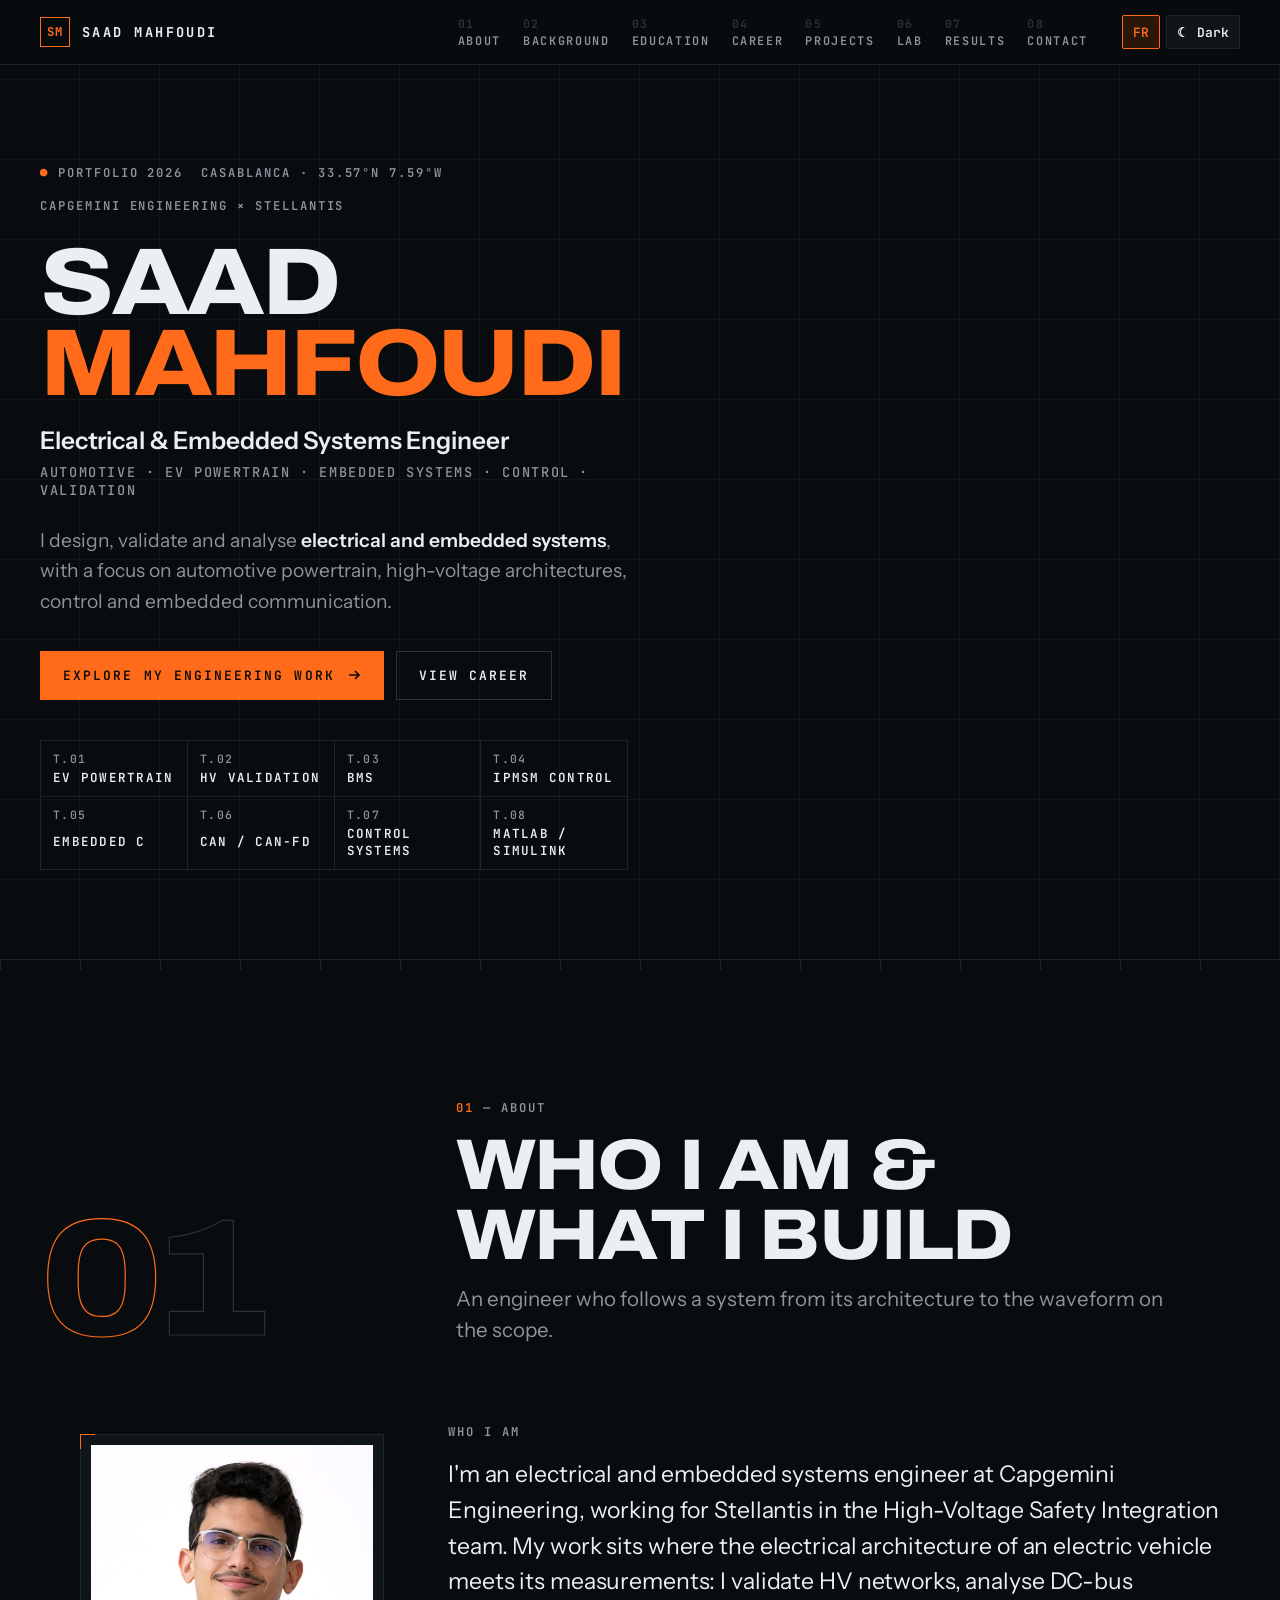
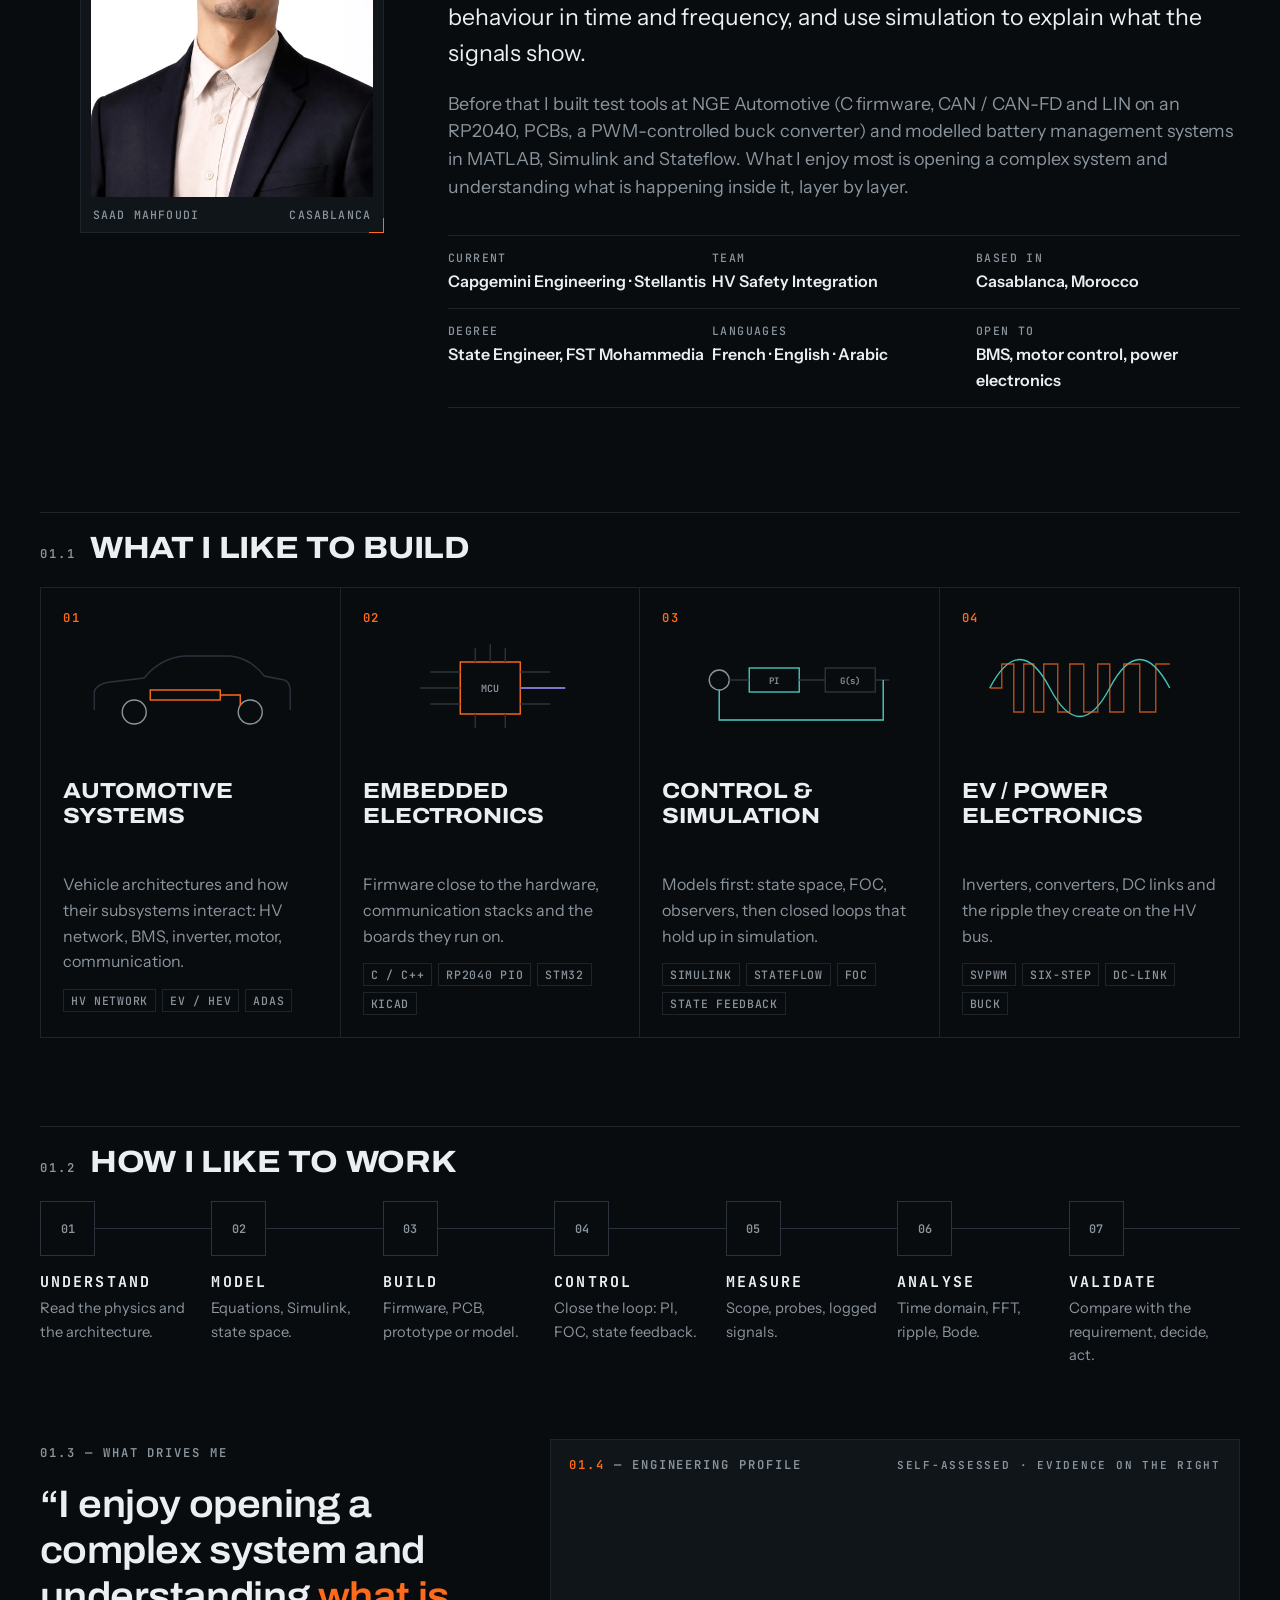
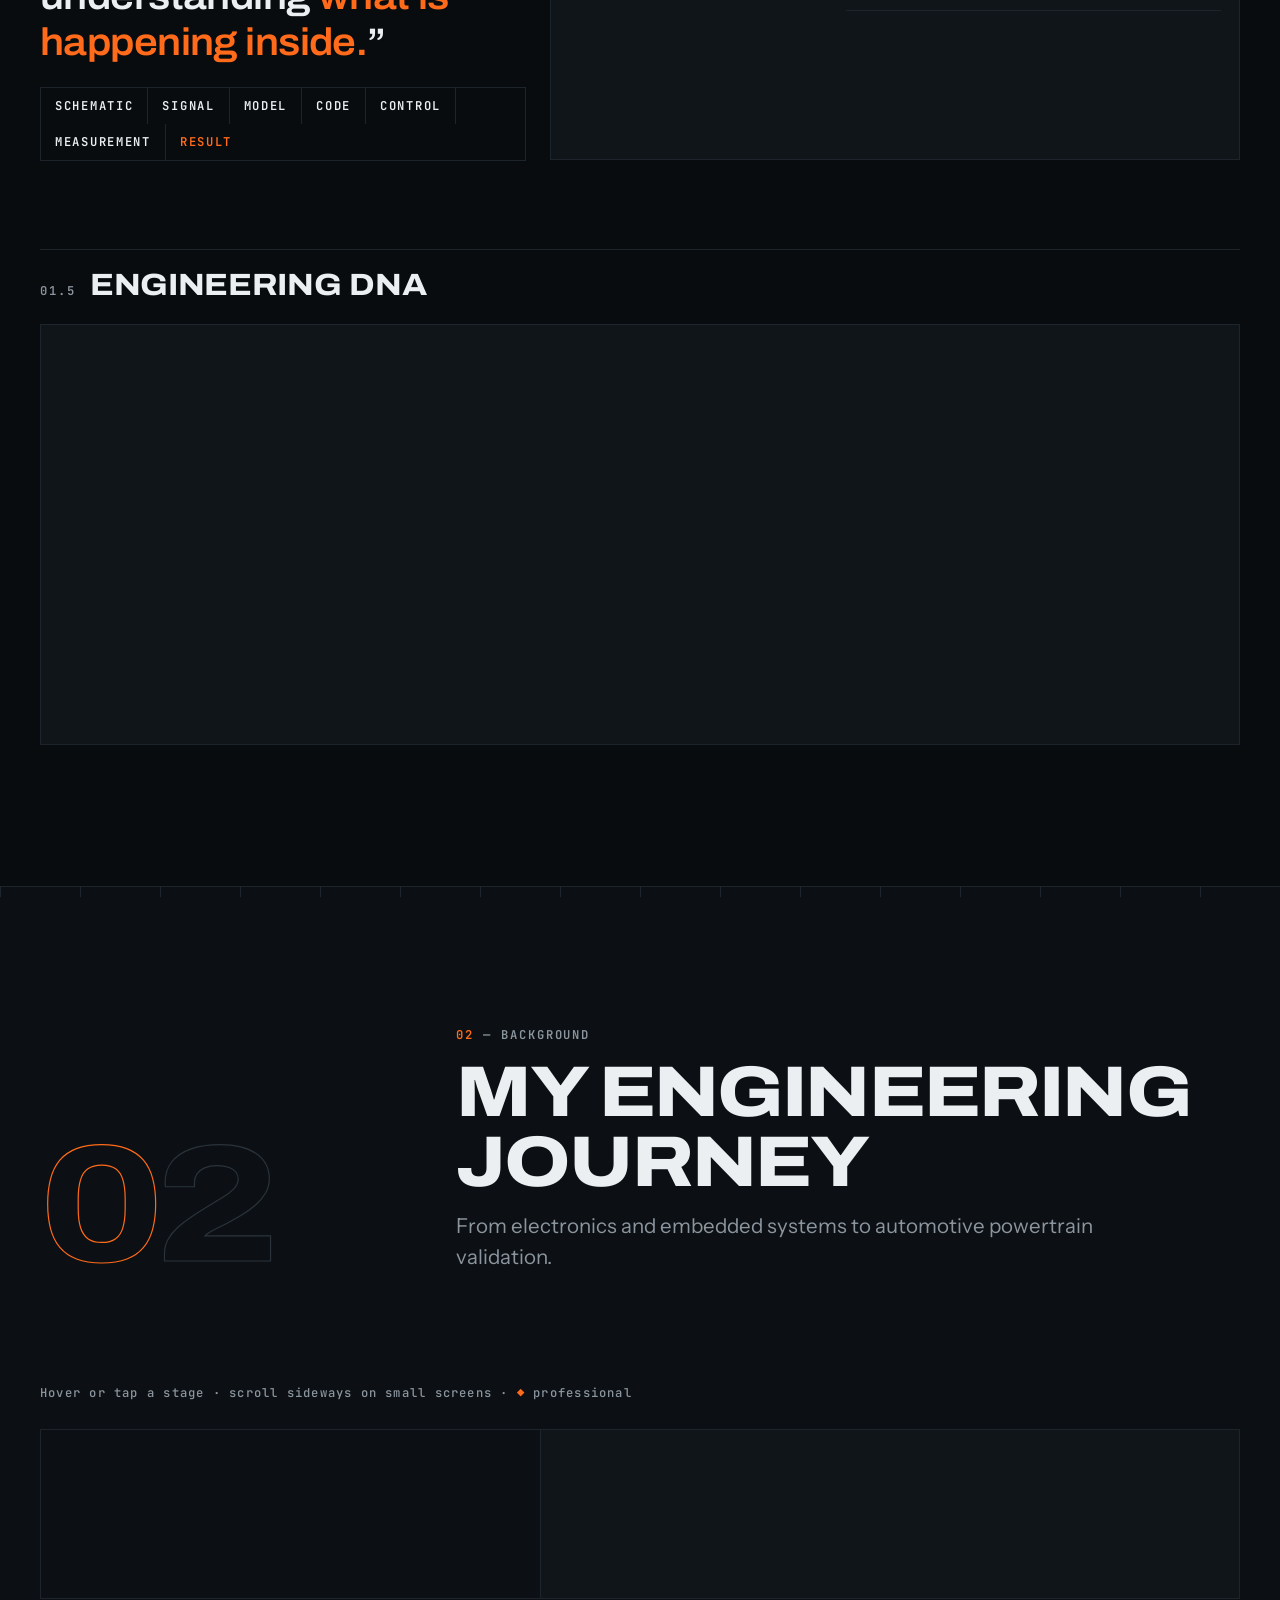
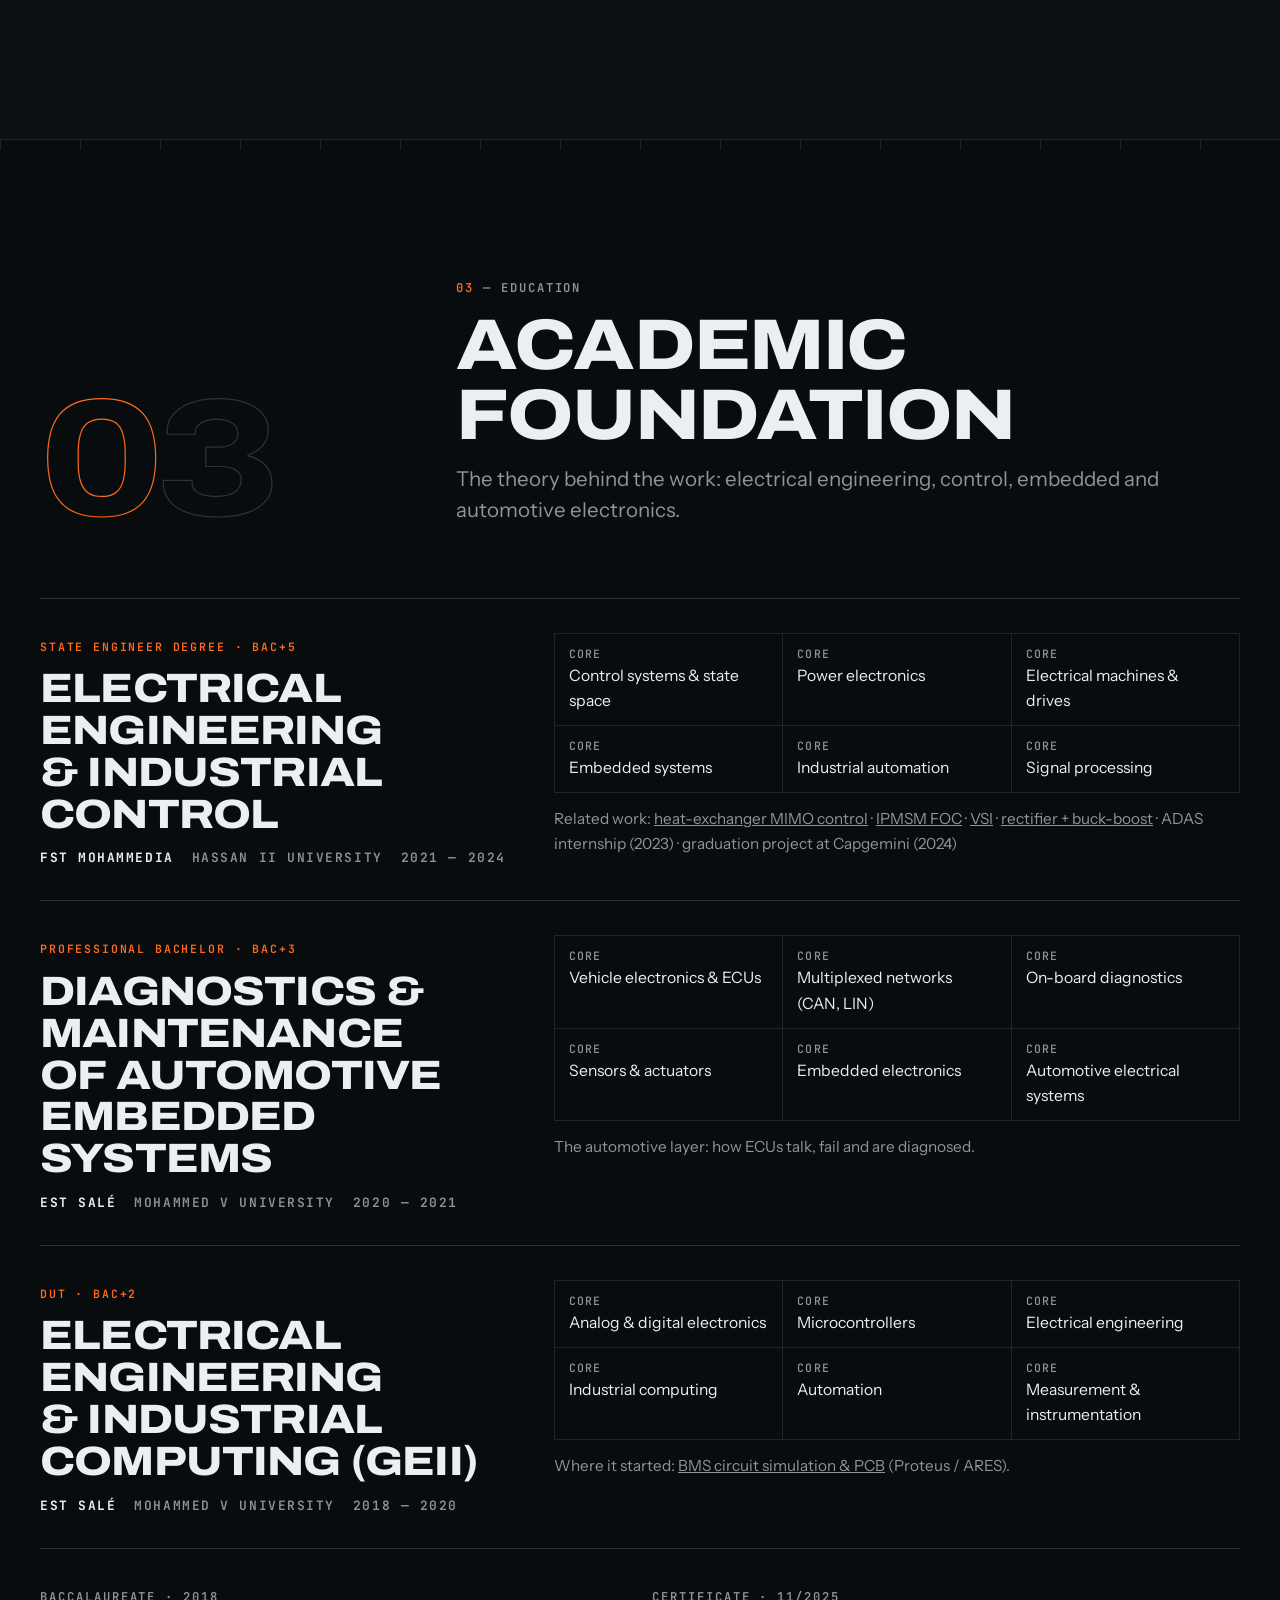
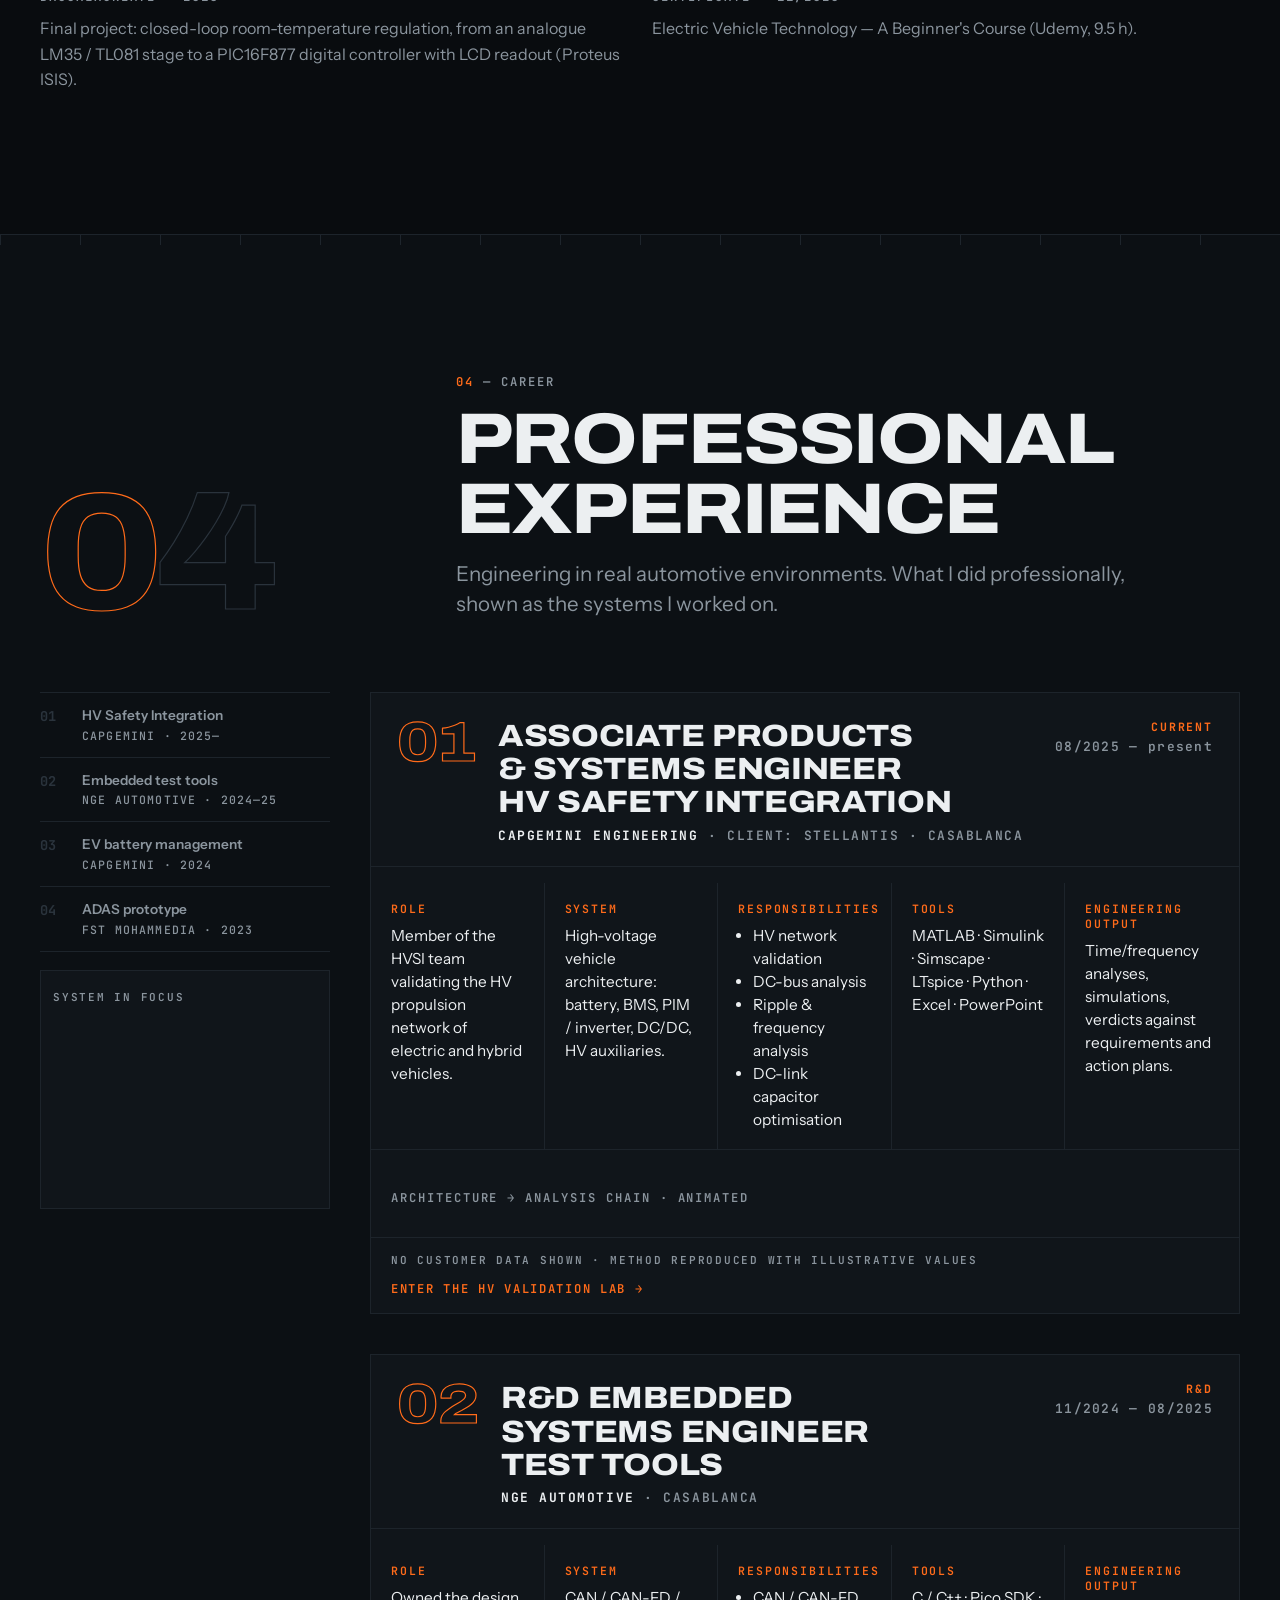
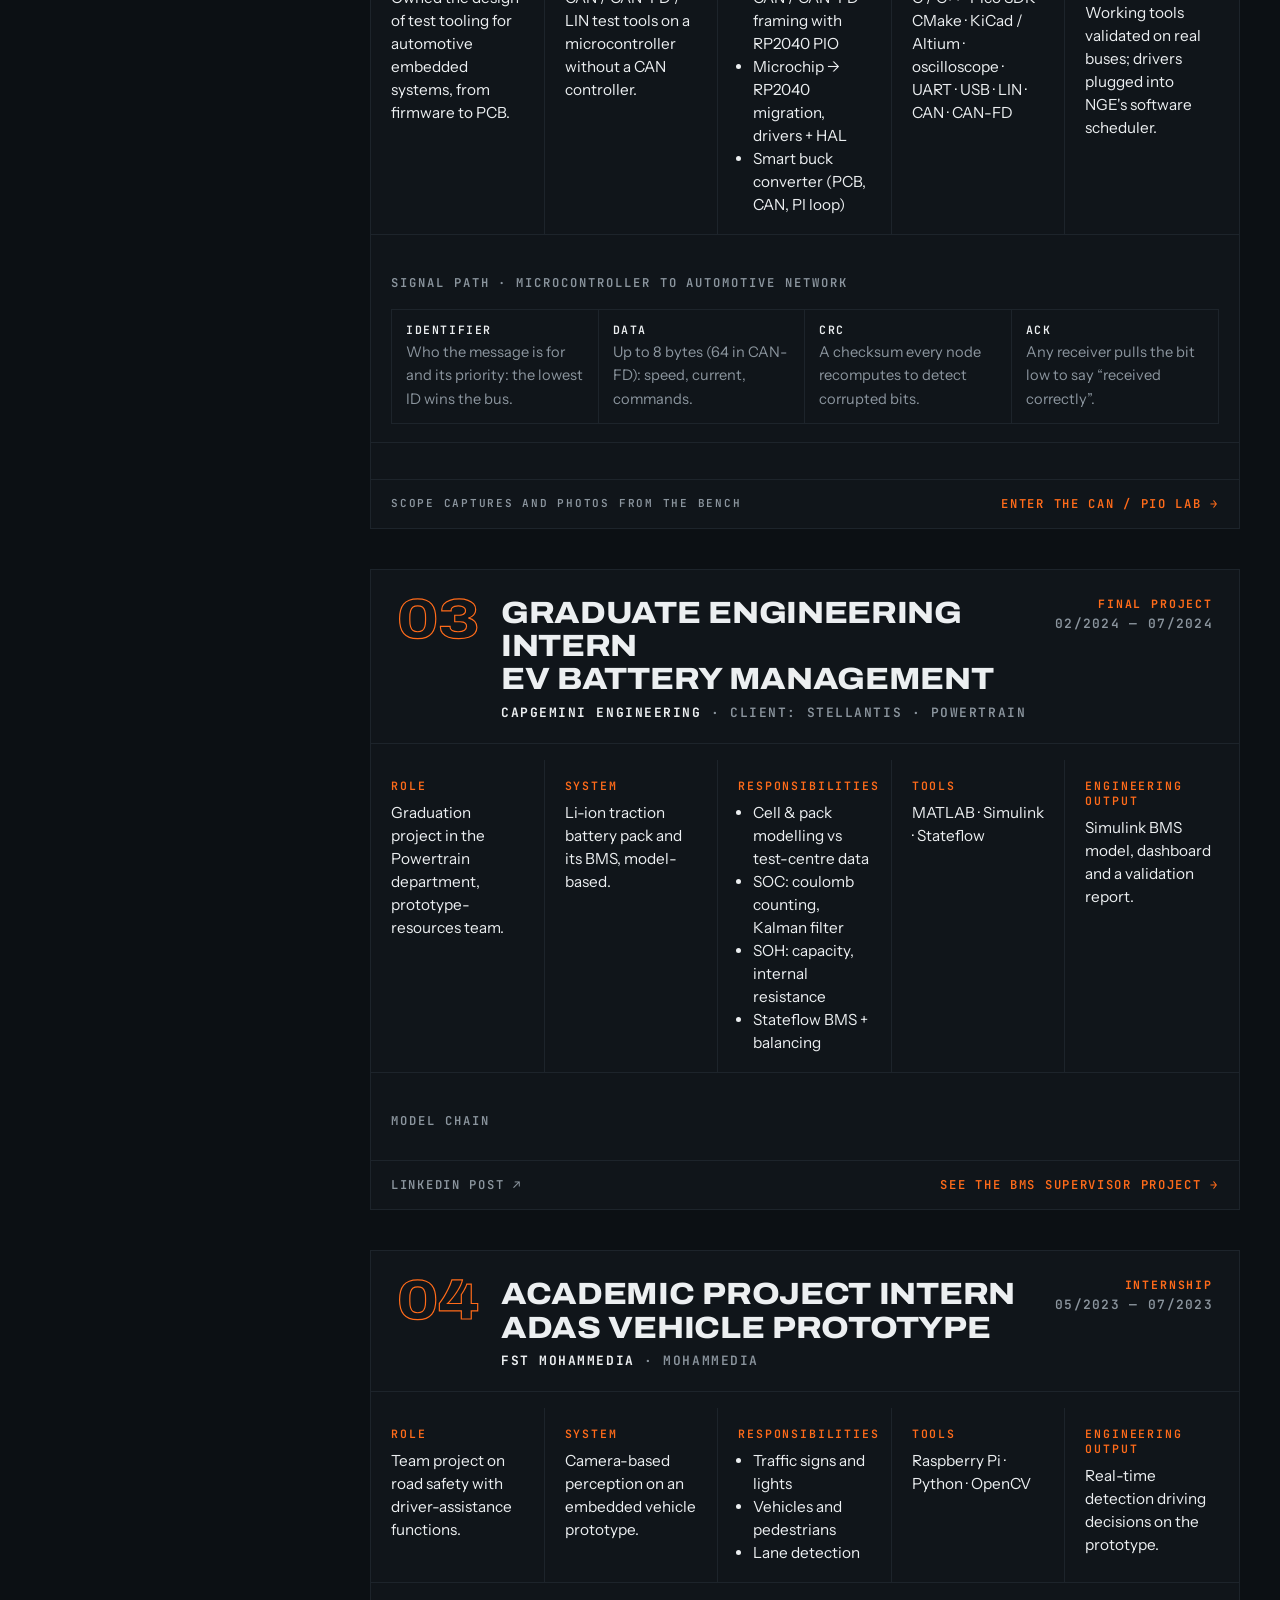
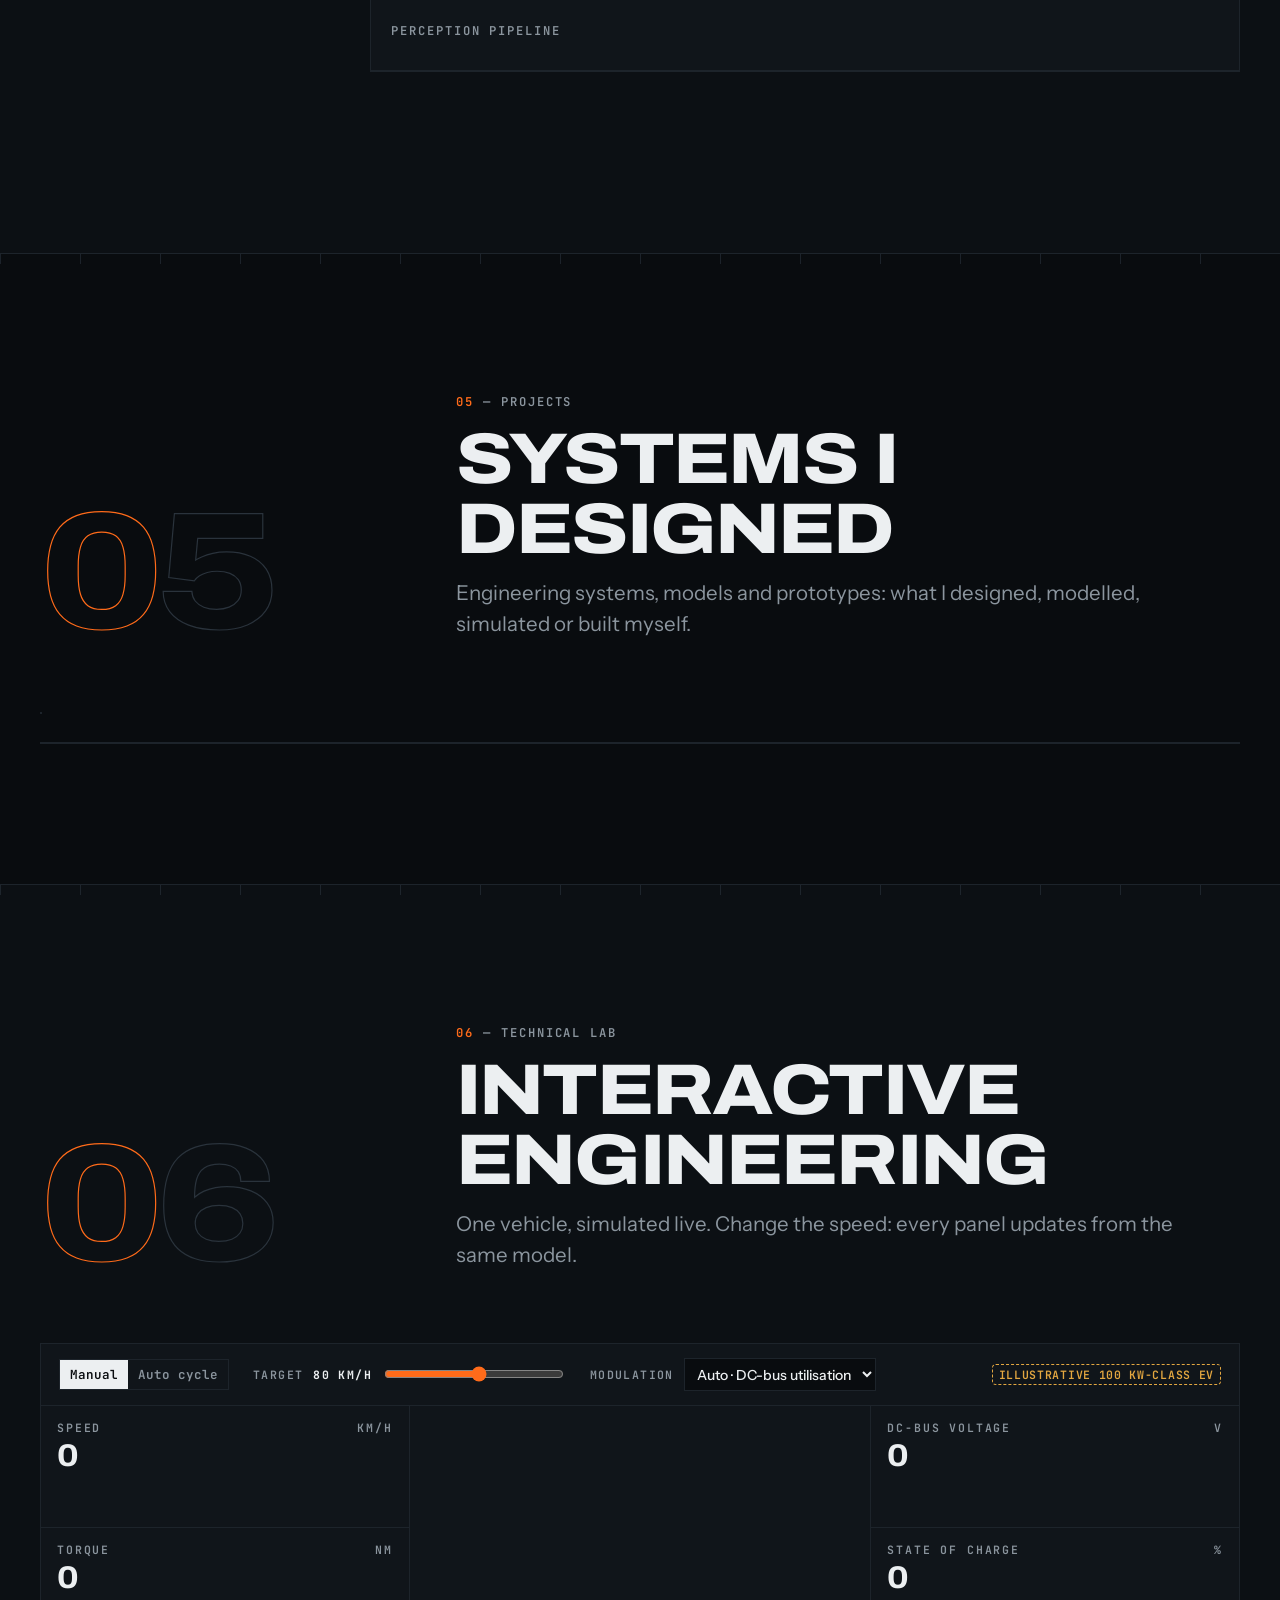
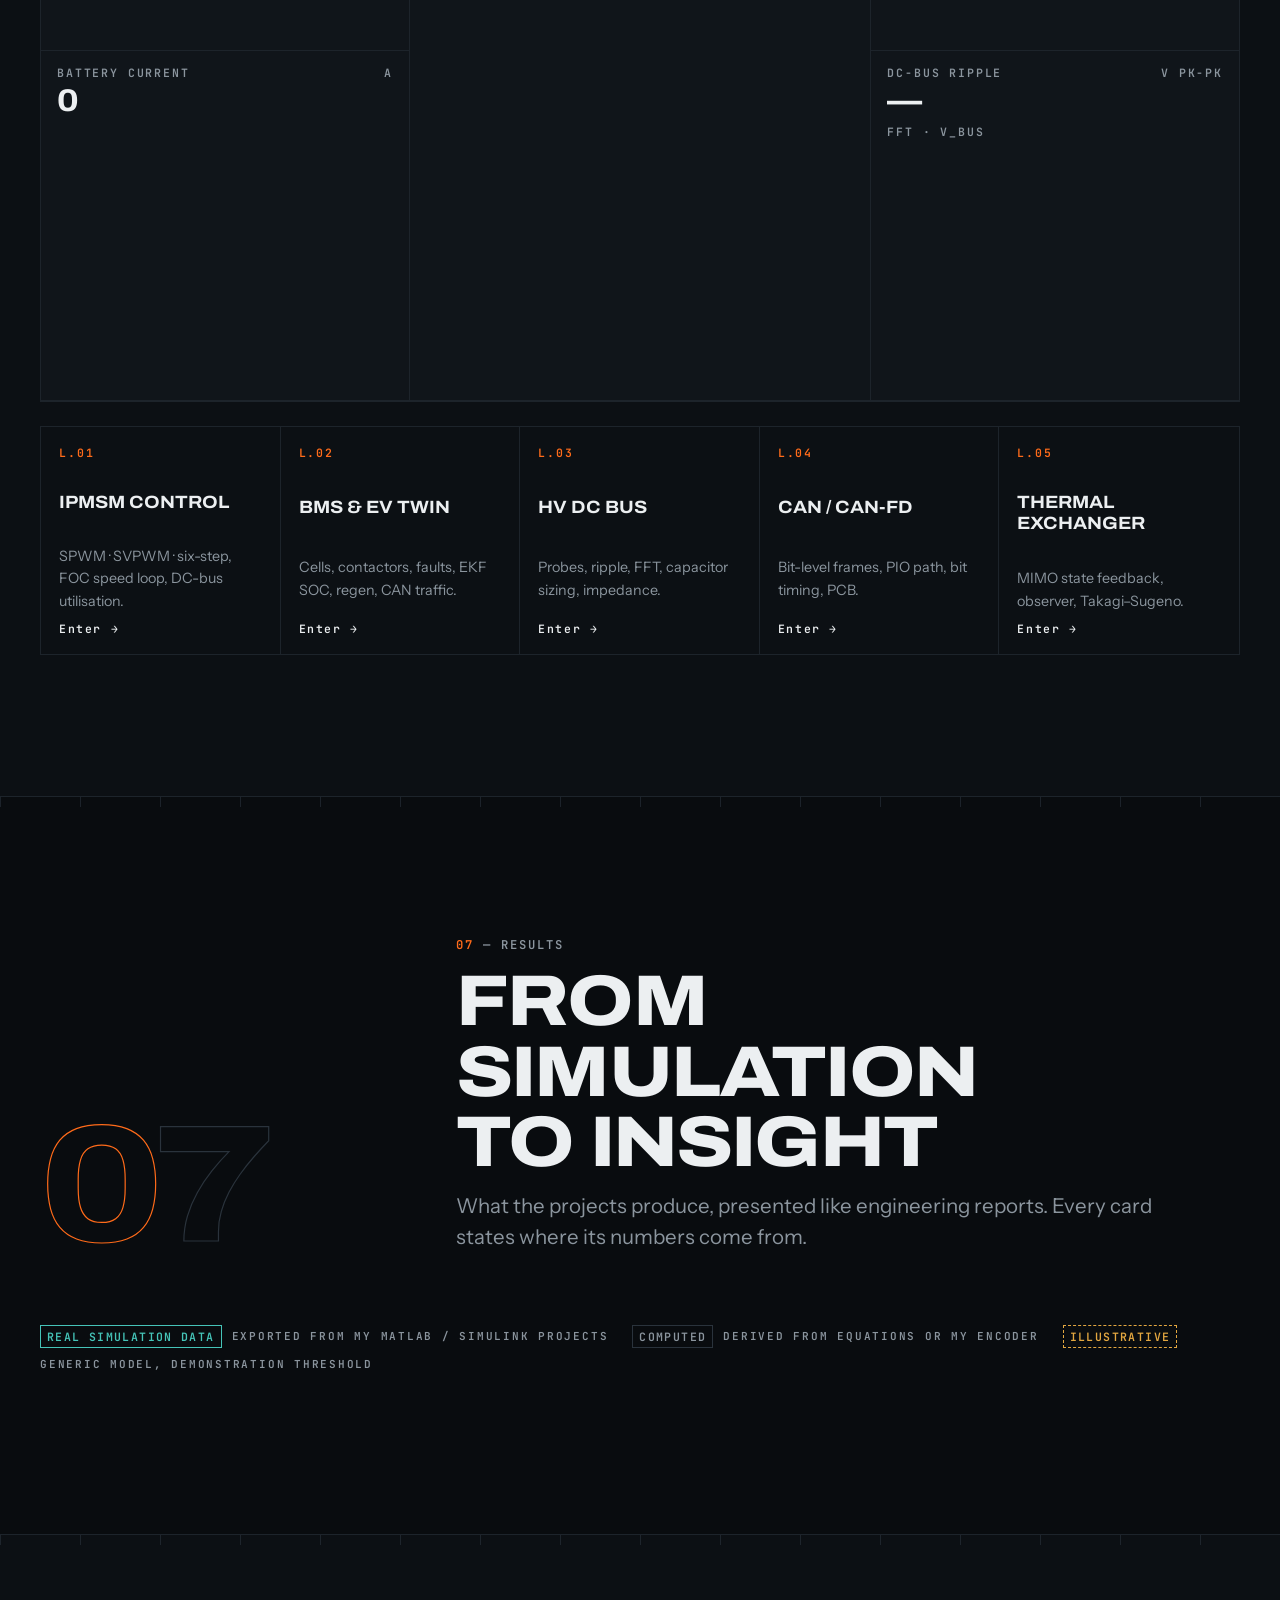
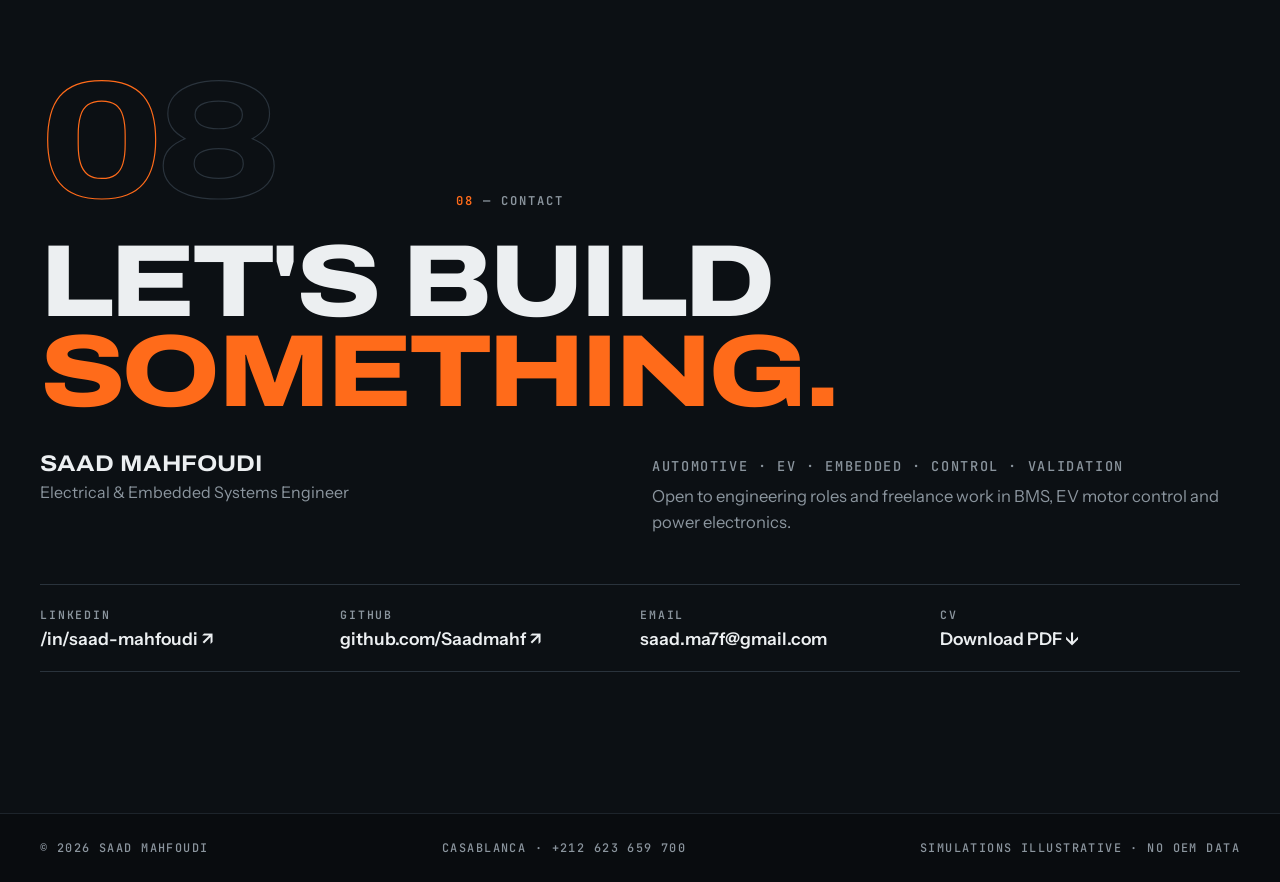
